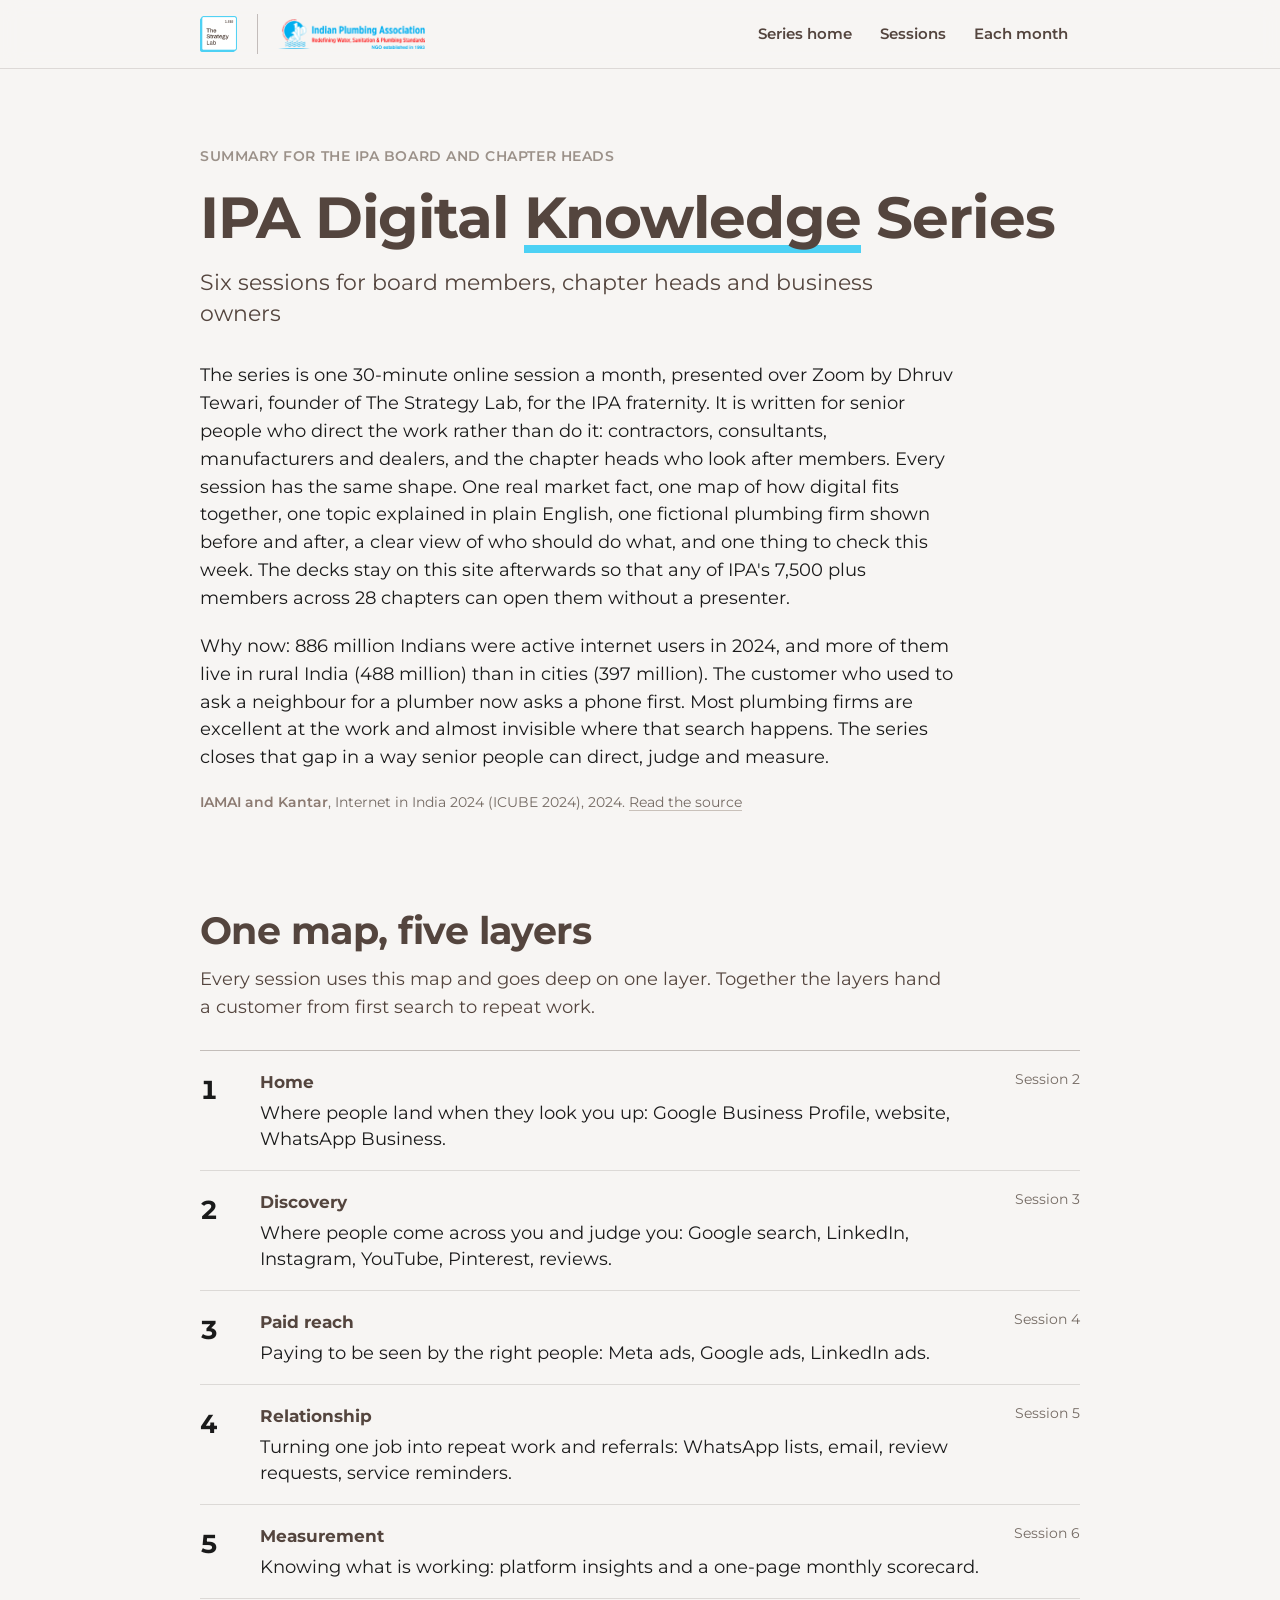
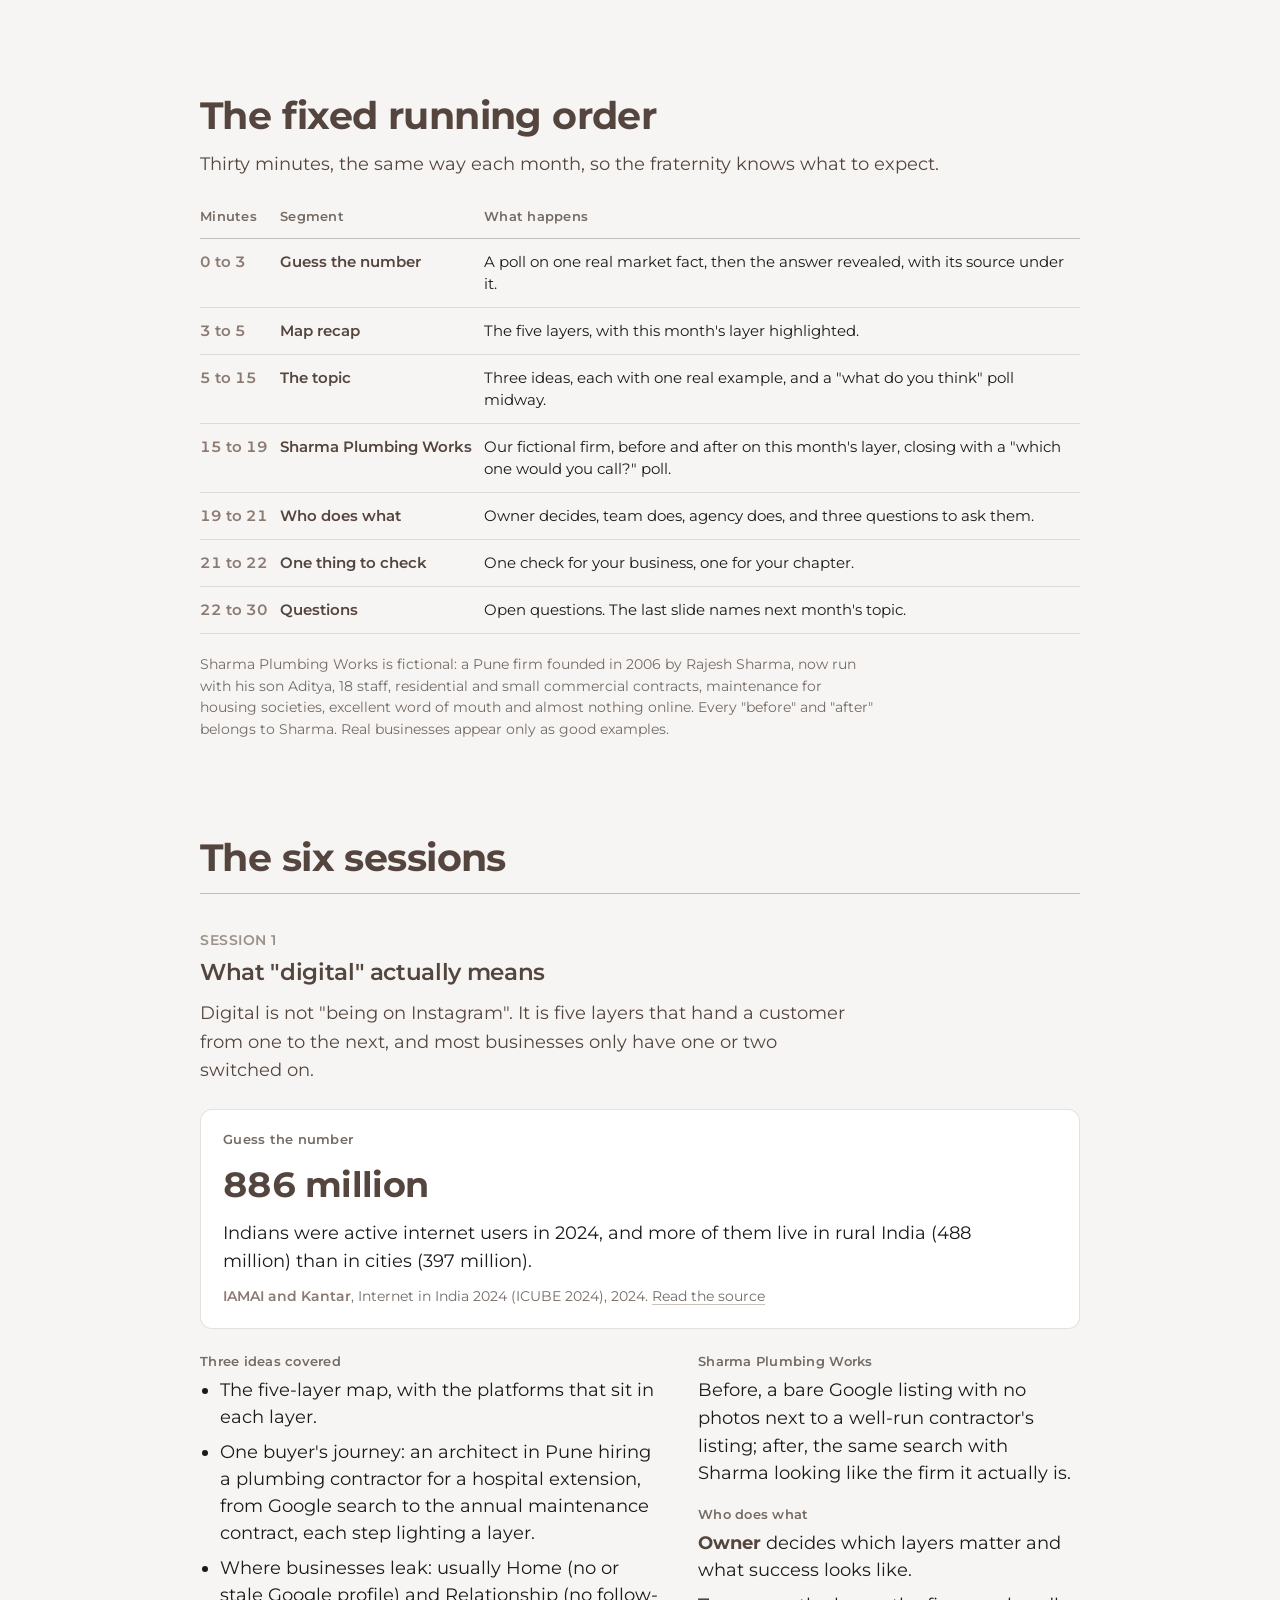
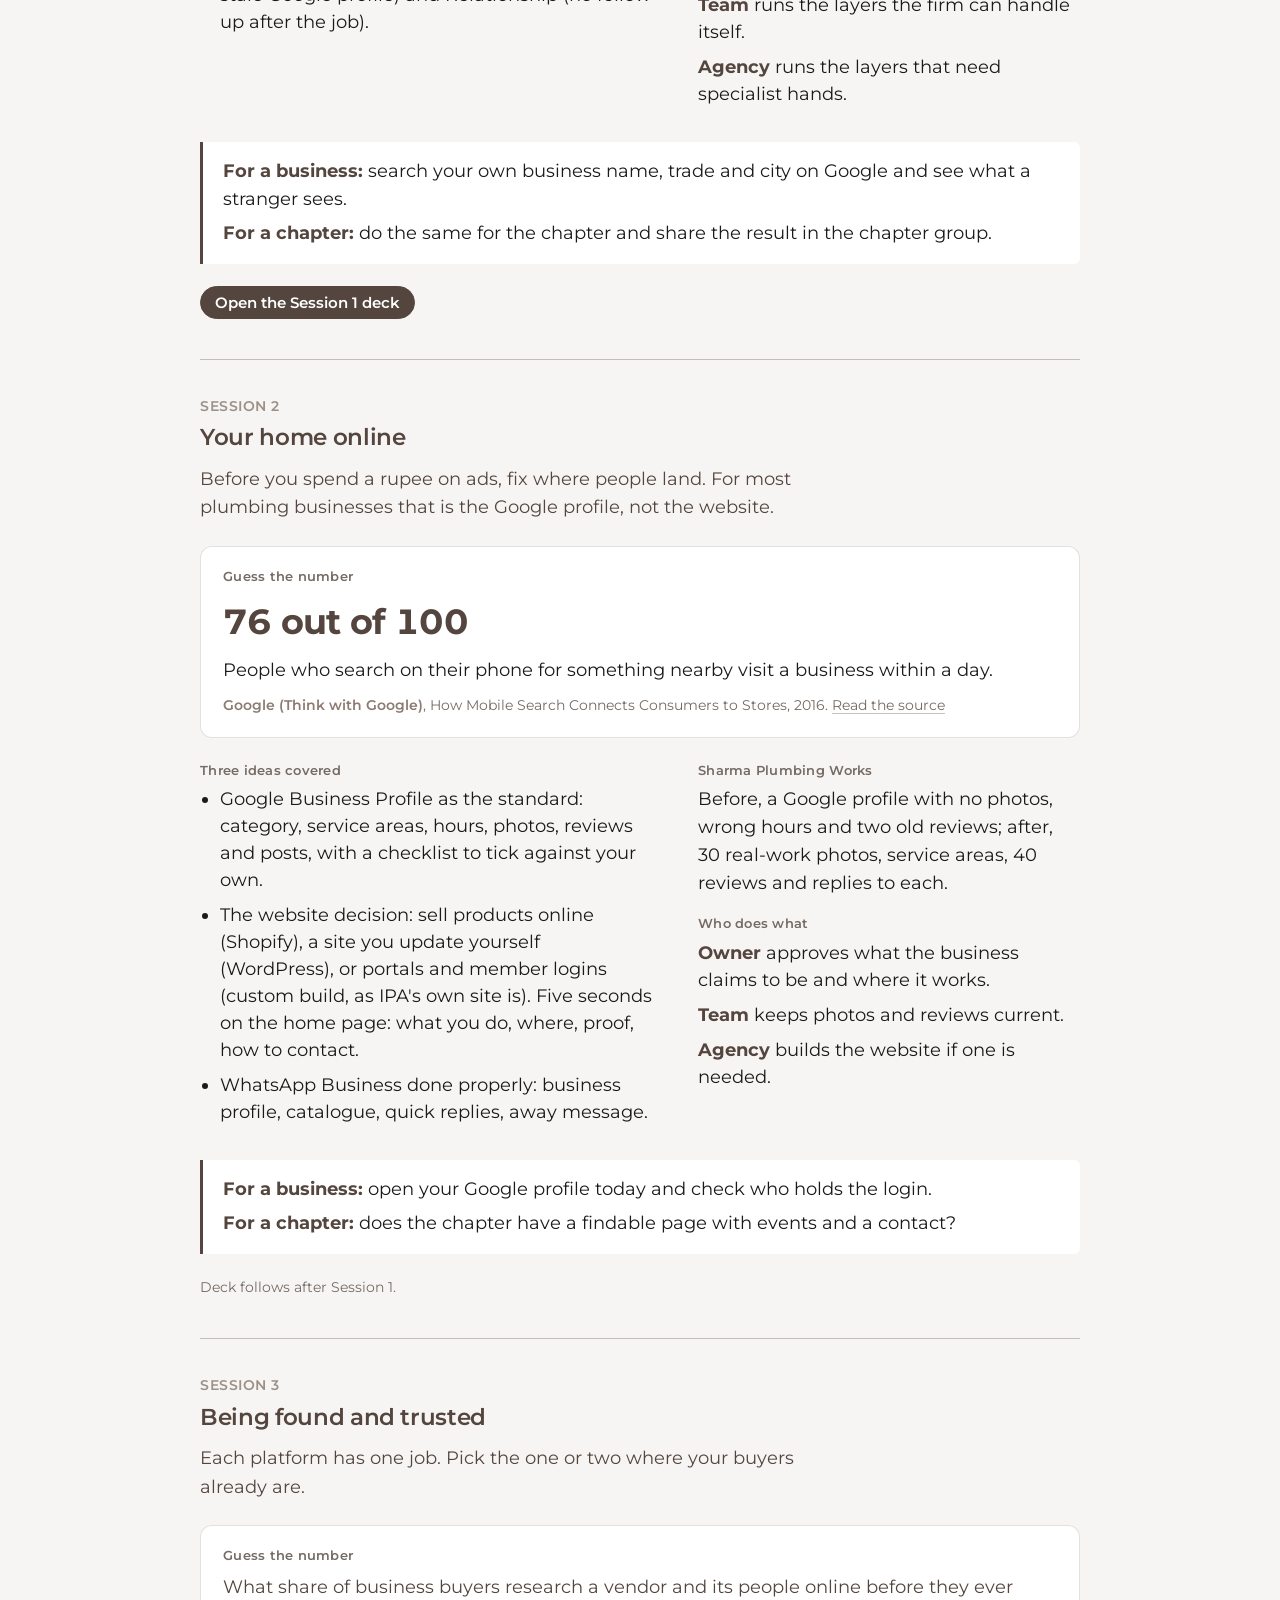
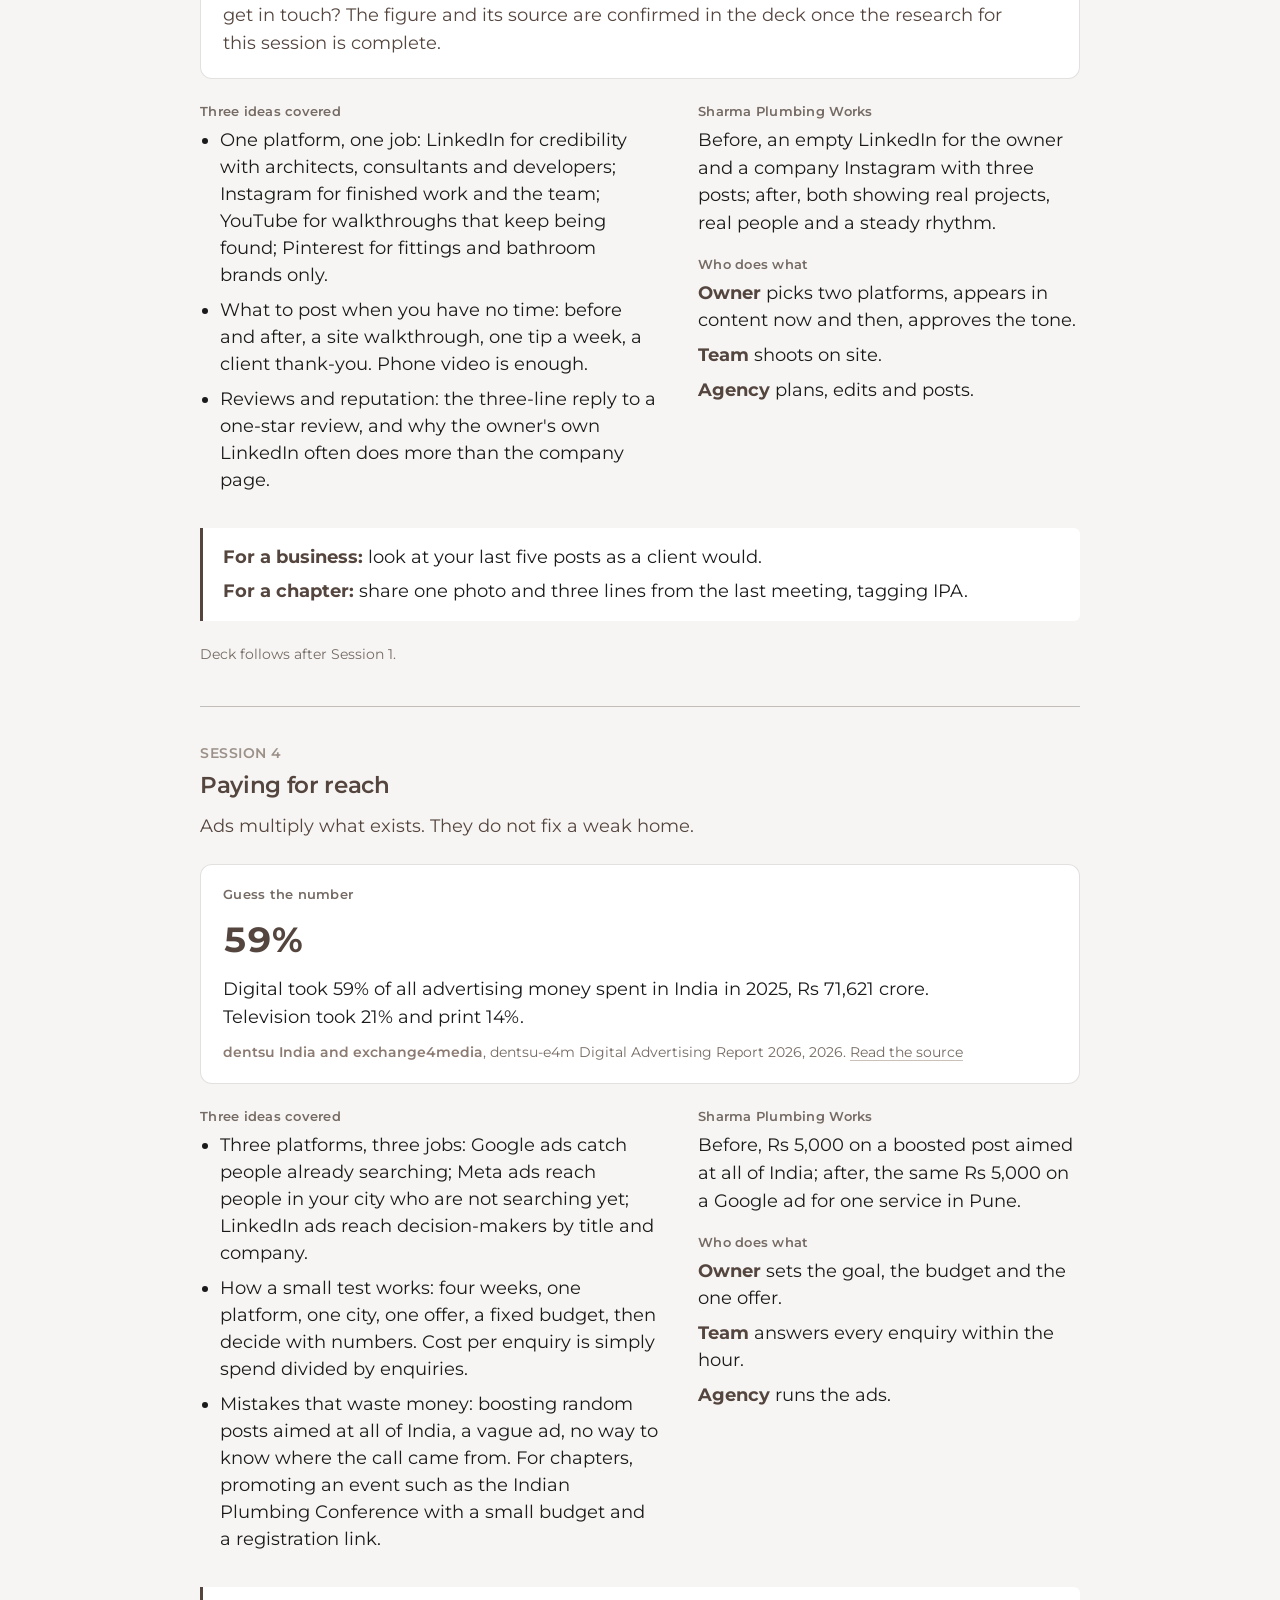
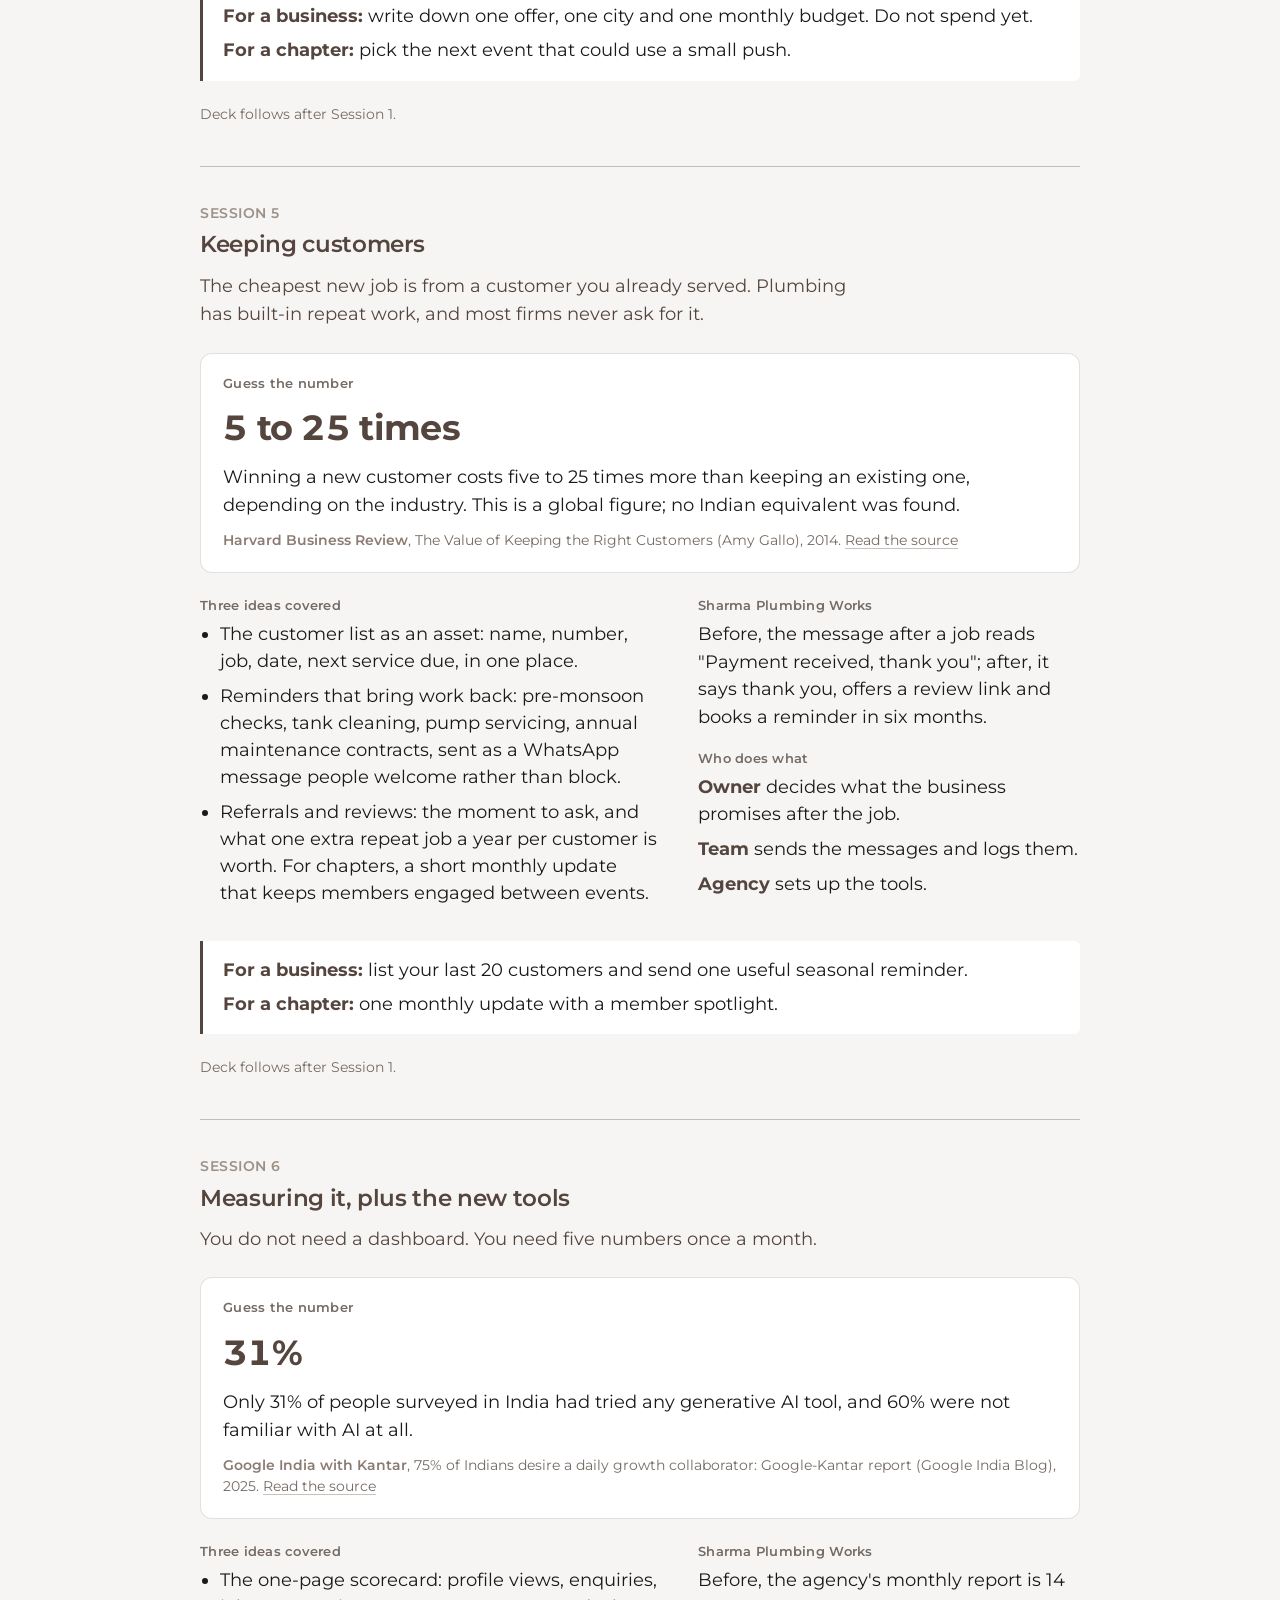
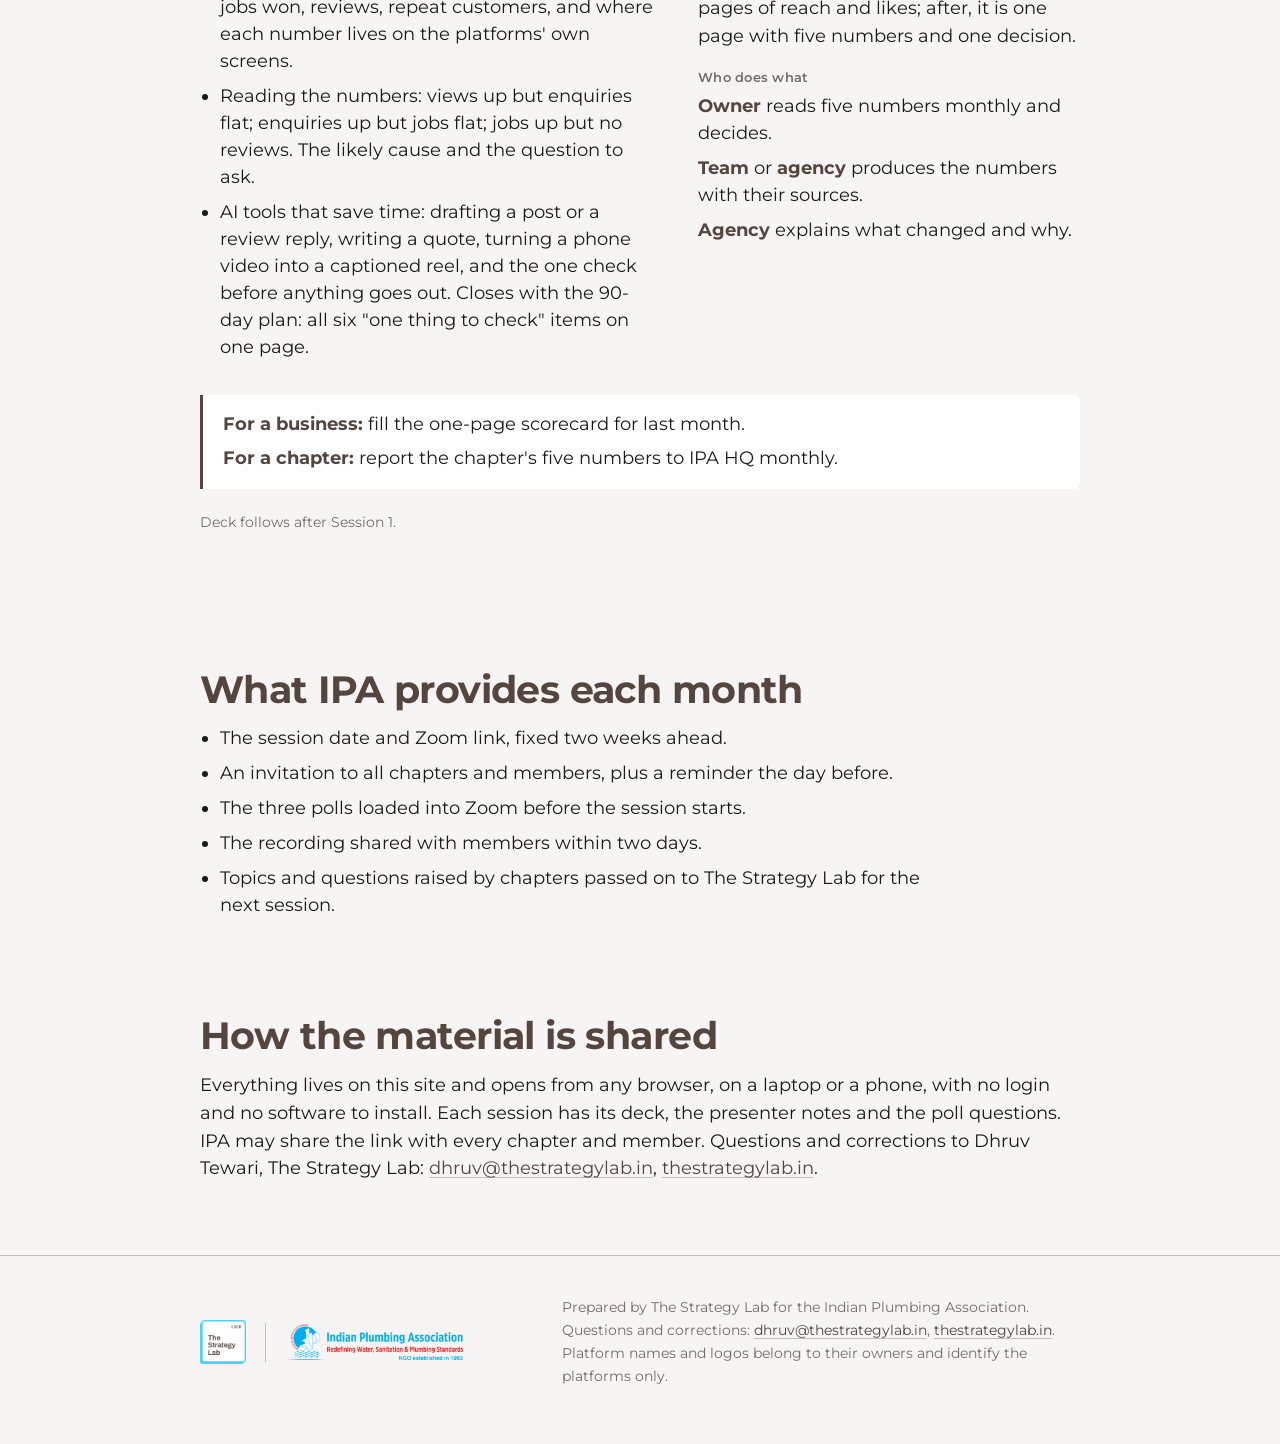
==== summary/index.html @ cdf5c4f3 "Add six-session executive summary for the IPA board Co-Authored-By: Claude Fable 5.1 <noreply@anthro" ====
<!doctype html>
<html lang="en-IN">
<head>
  <meta charset="utf-8">
  <meta name="viewport" content="width=device-width, initial-scale=1">
  <title>IPA Digital Knowledge Series: Summary for the board</title>
  <meta name="description" content="Executive summary of the six-session IPA Digital Knowledge Series by The Strategy Lab, for IPA board members and chapter heads.">
  <link rel="icon" href="../assets/brand/tsl-mark.png" type="image/png">
  <link rel="stylesheet" href="../assets/css/base.css">
  <link rel="stylesheet" href="summary.css">
</head>
<body>

<header class="site-head">
  <div class="wrap">
    <div class="lockup">
      <img class="lockup__tsl" src="../assets/brand/tsl-mark.png" alt="The Strategy Lab">
      <span class="lockup__sep"></span>
      <img class="lockup__ipa" src="../assets/brand/ipa-logo.png" alt="Indian Plumbing Association">
    </div>
    <nav aria-label="Sections">
      <a href="../index.html">Series home</a>
      <a href="#sessions">Sessions</a>
      <a href="#monthly">Each month</a>
    </nav>
  </div>
</header>

<main class="wrap">

  <section class="intro">
    <p class="kicker">Summary for the IPA board and chapter heads</p>
    <h1 class="h1">IPA Digital <span class="sig">Knowledge</span> Series</h1>
    <p class="lede">Six sessions for board members, chapter heads and business owners</p>
    <div class="intro__text">
      <p>The series is one 30-minute online session a month, presented over Zoom by Dhruv Tewari, founder of The Strategy Lab, for the IPA fraternity. It is written for senior people who direct the work rather than do it: contractors, consultants, manufacturers and dealers, and the chapter heads who look after members. Every session has the same shape. One real market fact, one map of how digital fits together, one topic explained in plain English, one fictional plumbing firm shown before and after, a clear view of who should do what, and one thing to check this week. The decks stay on this site afterwards so that any of IPA's 7,500 plus members across 28 chapters can open them without a presenter.</p>
      <p>Why now: 886 million Indians were active internet users in 2024, and more of them live in rural India (488 million) than in cities (397 million). The customer who used to ask a neighbour for a plumber now asks a phone first. Most plumbing firms are excellent at the work and almost invisible where that search happens. The series closes that gap in a way senior people can direct, judge and measure.</p>
      <p class="source"><span class="source__pub">IAMAI and Kantar</span>, Internet in India 2024 (ICUBE 2024), 2024. <a href="https://www.iamai.in/sites/default/files/research/Kantar_%20IAMAI%20report_2024_.pdf">Read the source</a></p>
    </div>
  </section>

  <section class="block" id="map">
    <h2 class="h2">One map, five layers</h2>
    <p class="block__intro">Every session uses this map and goes deep on one layer. Together the layers hand a customer from first search to repeat work.</p>
    <ol class="layers">
      <li class="layer"><span class="layer__n">1</span><div><b>Home</b><span>Where people land when they look you up: Google Business Profile, website, WhatsApp Business.</span><em>Session 2</em></div></li>
      <li class="layer"><span class="layer__n">2</span><div><b>Discovery</b><span>Where people come across you and judge you: Google search, LinkedIn, Instagram, YouTube, Pinterest, reviews.</span><em>Session 3</em></div></li>
      <li class="layer"><span class="layer__n">3</span><div><b>Paid reach</b><span>Paying to be seen by the right people: Meta ads, Google ads, LinkedIn ads.</span><em>Session 4</em></div></li>
      <li class="layer"><span class="layer__n">4</span><div><b>Relationship</b><span>Turning one job into repeat work and referrals: WhatsApp lists, email, review requests, service reminders.</span><em>Session 5</em></div></li>
      <li class="layer"><span class="layer__n">5</span><div><b>Measurement</b><span>Knowing what is working: platform insights and a one-page monthly scorecard.</span><em>Session 6</em></div></li>
    </ol>
  </section>

  <section class="block" id="order">
    <h2 class="h2">The fixed running order</h2>
    <p class="block__intro">Thirty minutes, the same way each month, so the fraternity knows what to expect.</p>
    <table class="order">
      <thead><tr><th>Minutes</th><th>Segment</th><th>What happens</th></tr></thead>
      <tbody>
        <tr><td>0 to 3</td><td>Guess the number</td><td>A poll on one real market fact, then the answer revealed, with its source under it.</td></tr>
        <tr><td>3 to 5</td><td>Map recap</td><td>The five layers, with this month's layer highlighted.</td></tr>
        <tr><td>5 to 15</td><td>The topic</td><td>Three ideas, each with one real example, and a "what do you think" poll midway.</td></tr>
        <tr><td>15 to 19</td><td>Sharma Plumbing Works</td><td>Our fictional firm, before and after on this month's layer, closing with a "which one would you call?" poll.</td></tr>
        <tr><td>19 to 21</td><td>Who does what</td><td>Owner decides, team does, agency does, and three questions to ask them.</td></tr>
        <tr><td>21 to 22</td><td>One thing to check</td><td>One check for your business, one for your chapter.</td></tr>
        <tr><td>22 to 30</td><td>Questions</td><td>Open questions. The last slide names next month's topic.</td></tr>
      </tbody>
    </table>
    <p class="caption">Sharma Plumbing Works is fictional: a Pune firm founded in 2006 by Rajesh Sharma, now run with his son Aditya, 18 staff, residential and small commercial contracts, maintenance for housing societies, excellent word of mouth and almost nothing online. Every "before" and "after" belongs to Sharma. Real businesses appear only as good examples.</p>
  </section>

  <section class="block sessions" id="sessions">
    <h2 class="h2">The six sessions</h2>

    <article class="session">
      <header class="session__head">
        <span class="session__n">Session 1</span>
        <h3 class="h3">What "digital" actually means</h3>
      </header>
      <p class="session__idea">Digital is not "being on Instagram". It is five layers that hand a customer from one to the next, and most businesses only have one or two switched on.</p>
      <div class="fact">
        <p class="fact__label">Guess the number</p>
        <p class="fact__figure">886 million</p>
        <p class="fact__claim">Indians were active internet users in 2024, and more of them live in rural India (488 million) than in cities (397 million).</p>
        <p class="source"><span class="source__pub">IAMAI and Kantar</span>, Internet in India 2024 (ICUBE 2024), 2024. <a href="https://www.iamai.in/sites/default/files/research/Kantar_%20IAMAI%20report_2024_.pdf">Read the source</a></p>
      </div>
      <div class="session__grid">
        <div>
          <h4>Three ideas covered</h4>
          <ul>
            <li>The five-layer map, with the platforms that sit in each layer.</li>
            <li>One buyer's journey: an architect in Pune hiring a plumbing contractor for a hospital extension, from Google search to the annual maintenance contract, each step lighting a layer.</li>
            <li>Where businesses leak: usually Home (no or stale Google profile) and Relationship (no follow-up after the job).</li>
          </ul>
        </div>
        <div>
          <h4>Sharma Plumbing Works</h4>
          <p>Before, a bare Google listing with no photos next to a well-run contractor's listing; after, the same search with Sharma looking like the firm it actually is.</p>
          <h4>Who does what</h4>
          <ul class="wdw-list">
            <li><b>Owner</b> decides which layers matter and what success looks like.</li>
            <li><b>Team</b> runs the layers the firm can handle itself.</li>
            <li><b>Agency</b> runs the layers that need specialist hands.</li>
          </ul>
        </div>
      </div>
      <div class="check">
        <p><b>For a business:</b> search your own business name, trade and city on Google and see what a stranger sees.</p>
        <p><b>For a chapter:</b> do the same for the chapter and share the result in the chapter group.</p>
      </div>
      <p class="session__deck"><a class="btn btn--sm" href="../sessions/01/index.html">Open the Session 1 deck</a></p>
    </article>

    <article class="session">
      <header class="session__head">
        <span class="session__n">Session 2</span>
        <h3 class="h3">Your home online</h3>
      </header>
      <p class="session__idea">Before you spend a rupee on ads, fix where people land. For most plumbing businesses that is the Google profile, not the website.</p>
      <div class="fact">
        <p class="fact__label">Guess the number</p>
        <p class="fact__figure">76 out of 100</p>
        <p class="fact__claim">People who search on their phone for something nearby visit a business within a day.</p>
        <p class="source"><span class="source__pub">Google (Think with Google)</span>, How Mobile Search Connects Consumers to Stores, 2016. <a href="https://www.thinkwithgoogle.com/_qs/documents/620/mobile-search-trends-consumers-to-stores.pdf">Read the source</a></p>
      </div>
      <div class="session__grid">
        <div>
          <h4>Three ideas covered</h4>
          <ul>
            <li>Google Business Profile as the standard: category, service areas, hours, photos, reviews and posts, with a checklist to tick against your own.</li>
            <li>The website decision: sell products online (Shopify), a site you update yourself (WordPress), or portals and member logins (custom build, as IPA's own site is). Five seconds on the home page: what you do, where, proof, how to contact.</li>
            <li>WhatsApp Business done properly: business profile, catalogue, quick replies, away message.</li>
          </ul>
        </div>
        <div>
          <h4>Sharma Plumbing Works</h4>
          <p>Before, a Google profile with no photos, wrong hours and two old reviews; after, 30 real-work photos, service areas, 40 reviews and replies to each.</p>
          <h4>Who does what</h4>
          <ul class="wdw-list">
            <li><b>Owner</b> approves what the business claims to be and where it works.</li>
            <li><b>Team</b> keeps photos and reviews current.</li>
            <li><b>Agency</b> builds the website if one is needed.</li>
          </ul>
        </div>
      </div>
      <div class="check">
        <p><b>For a business:</b> open your Google profile today and check who holds the login.</p>
        <p><b>For a chapter:</b> does the chapter have a findable page with events and a contact?</p>
      </div>
      <p class="session__deck muted">Deck follows after Session 1.</p>
    </article>

    <article class="session">
      <header class="session__head">
        <span class="session__n">Session 3</span>
        <h3 class="h3">Being found and trusted</h3>
      </header>
      <p class="session__idea">Each platform has one job. Pick the one or two where your buyers already are.</p>
      <div class="fact">
        <p class="fact__label">Guess the number</p>
        <p class="fact__claim fact__claim--q">What share of business buyers research a vendor and its people online before they ever get in touch? The figure and its source are confirmed in the deck once the research for this session is complete.</p>
      </div>
      <div class="session__grid">
        <div>
          <h4>Three ideas covered</h4>
          <ul>
            <li>One platform, one job: LinkedIn for credibility with architects, consultants and developers; Instagram for finished work and the team; YouTube for walkthroughs that keep being found; Pinterest for fittings and bathroom brands only.</li>
            <li>What to post when you have no time: before and after, a site walkthrough, one tip a week, a client thank-you. Phone video is enough.</li>
            <li>Reviews and reputation: the three-line reply to a one-star review, and why the owner's own LinkedIn often does more than the company page.</li>
          </ul>
        </div>
        <div>
          <h4>Sharma Plumbing Works</h4>
          <p>Before, an empty LinkedIn for the owner and a company Instagram with three posts; after, both showing real projects, real people and a steady rhythm.</p>
          <h4>Who does what</h4>
          <ul class="wdw-list">
            <li><b>Owner</b> picks two platforms, appears in content now and then, approves the tone.</li>
            <li><b>Team</b> shoots on site.</li>
            <li><b>Agency</b> plans, edits and posts.</li>
          </ul>
        </div>
      </div>
      <div class="check">
        <p><b>For a business:</b> look at your last five posts as a client would.</p>
        <p><b>For a chapter:</b> share one photo and three lines from the last meeting, tagging IPA.</p>
      </div>
      <p class="session__deck muted">Deck follows after Session 1.</p>
    </article>

    <article class="session">
      <header class="session__head">
        <span class="session__n">Session 4</span>
        <h3 class="h3">Paying for reach</h3>
      </header>
      <p class="session__idea">Ads multiply what exists. They do not fix a weak home.</p>
      <div class="fact">
        <p class="fact__label">Guess the number</p>
        <p class="fact__figure">59%</p>
        <p class="fact__claim">Digital took 59% of all advertising money spent in India in 2025, Rs 71,621 crore. Television took 21% and print 14%.</p>
        <p class="source"><span class="source__pub">dentsu India and exchange4media</span>, dentsu-e4m Digital Advertising Report 2026, 2026. <a href="https://www.dentsu.com/in/en/reports/dentsu_e4m_digital_advertising_2026">Read the source</a></p>
      </div>
      <div class="session__grid">
        <div>
          <h4>Three ideas covered</h4>
          <ul>
            <li>Three platforms, three jobs: Google ads catch people already searching; Meta ads reach people in your city who are not searching yet; LinkedIn ads reach decision-makers by title and company.</li>
            <li>How a small test works: four weeks, one platform, one city, one offer, a fixed budget, then decide with numbers. Cost per enquiry is simply spend divided by enquiries.</li>
            <li>Mistakes that waste money: boosting random posts aimed at all of India, a vague ad, no way to know where the call came from. For chapters, promoting an event such as the Indian Plumbing Conference with a small budget and a registration link.</li>
          </ul>
        </div>
        <div>
          <h4>Sharma Plumbing Works</h4>
          <p>Before, Rs 5,000 on a boosted post aimed at all of India; after, the same Rs 5,000 on a Google ad for one service in Pune.</p>
          <h4>Who does what</h4>
          <ul class="wdw-list">
            <li><b>Owner</b> sets the goal, the budget and the one offer.</li>
            <li><b>Team</b> answers every enquiry within the hour.</li>
            <li><b>Agency</b> runs the ads.</li>
          </ul>
        </div>
      </div>
      <div class="check">
        <p><b>For a business:</b> write down one offer, one city and one monthly budget. Do not spend yet.</p>
        <p><b>For a chapter:</b> pick the next event that could use a small push.</p>
      </div>
      <p class="session__deck muted">Deck follows after Session 1.</p>
    </article>

    <article class="session">
      <header class="session__head">
        <span class="session__n">Session 5</span>
        <h3 class="h3">Keeping customers</h3>
      </header>
      <p class="session__idea">The cheapest new job is from a customer you already served. Plumbing has built-in repeat work, and most firms never ask for it.</p>
      <div class="fact">
        <p class="fact__label">Guess the number</p>
        <p class="fact__figure">5 to 25 times</p>
        <p class="fact__claim">Winning a new customer costs five to 25 times more than keeping an existing one, depending on the industry. This is a global figure; no Indian equivalent was found.</p>
        <p class="source"><span class="source__pub">Harvard Business Review</span>, The Value of Keeping the Right Customers (Amy Gallo), 2014. <a href="https://hbr.org/2014/10/the-value-of-keeping-the-right-customers">Read the source</a></p>
      </div>
      <div class="session__grid">
        <div>
          <h4>Three ideas covered</h4>
          <ul>
            <li>The customer list as an asset: name, number, job, date, next service due, in one place.</li>
            <li>Reminders that bring work back: pre-monsoon checks, tank cleaning, pump servicing, annual maintenance contracts, sent as a WhatsApp message people welcome rather than block.</li>
            <li>Referrals and reviews: the moment to ask, and what one extra repeat job a year per customer is worth. For chapters, a short monthly update that keeps members engaged between events.</li>
          </ul>
        </div>
        <div>
          <h4>Sharma Plumbing Works</h4>
          <p>Before, the message after a job reads "Payment received, thank you"; after, it says thank you, offers a review link and books a reminder in six months.</p>
          <h4>Who does what</h4>
          <ul class="wdw-list">
            <li><b>Owner</b> decides what the business promises after the job.</li>
            <li><b>Team</b> sends the messages and logs them.</li>
            <li><b>Agency</b> sets up the tools.</li>
          </ul>
        </div>
      </div>
      <div class="check">
        <p><b>For a business:</b> list your last 20 customers and send one useful seasonal reminder.</p>
        <p><b>For a chapter:</b> one monthly update with a member spotlight.</p>
      </div>
      <p class="session__deck muted">Deck follows after Session 1.</p>
    </article>

    <article class="session">
      <header class="session__head">
        <span class="session__n">Session 6</span>
        <h3 class="h3">Measuring it, plus the new tools</h3>
      </header>
      <p class="session__idea">You do not need a dashboard. You need five numbers once a month.</p>
      <div class="fact">
        <p class="fact__label">Guess the number</p>
        <p class="fact__figure">31%</p>
        <p class="fact__claim">Only 31% of people surveyed in India had tried any generative AI tool, and 60% were not familiar with AI at all.</p>
        <p class="source"><span class="source__pub">Google India with Kantar</span>, 75% of Indians desire a daily growth collaborator: Google-Kantar report (Google India Blog), 2025. <a href="https://blog.google/intl/en-in/products/75-of-indians-desire-a-daily-growth-collaborator-google-kantar-report/">Read the source</a></p>
      </div>
      <div class="session__grid">
        <div>
          <h4>Three ideas covered</h4>
          <ul>
            <li>The one-page scorecard: profile views, enquiries, jobs won, reviews, repeat customers, and where each number lives on the platforms' own screens.</li>
            <li>Reading the numbers: views up but enquiries flat; enquiries up but jobs flat; jobs up but no reviews. The likely cause and the question to ask.</li>
            <li>AI tools that save time: drafting a post or a review reply, writing a quote, turning a phone video into a captioned reel, and the one check before anything goes out. Closes with the 90-day plan: all six "one thing to check" items on one page.</li>
          </ul>
        </div>
        <div>
          <h4>Sharma Plumbing Works</h4>
          <p>Before, the agency's monthly report is 14 pages of reach and likes; after, it is one page with five numbers and one decision.</p>
          <h4>Who does what</h4>
          <ul class="wdw-list">
            <li><b>Owner</b> reads five numbers monthly and decides.</li>
            <li><b>Team</b> or <b>agency</b> produces the numbers with their sources.</li>
            <li><b>Agency</b> explains what changed and why.</li>
          </ul>
        </div>
      </div>
      <div class="check">
        <p><b>For a business:</b> fill the one-page scorecard for last month.</p>
        <p><b>For a chapter:</b> report the chapter's five numbers to IPA HQ monthly.</p>
      </div>
      <p class="session__deck muted">Deck follows after Session 1.</p>
    </article>
  </section>

  <section class="block" id="monthly">
    <h2 class="h2">What IPA provides each month</h2>
    <ul class="plain">
      <li>The session date and Zoom link, fixed two weeks ahead.</li>
      <li>An invitation to all chapters and members, plus a reminder the day before.</li>
      <li>The three polls loaded into Zoom before the session starts.</li>
      <li>The recording shared with members within two days.</li>
      <li>Topics and questions raised by chapters passed on to The Strategy Lab for the next session.</li>
    </ul>
  </section>

  <section class="block" id="sharing">
    <h2 class="h2">How the material is shared</h2>
    <p>Everything lives on this site and opens from any browser, on a laptop or a phone, with no login and no software to install. Each session has its deck, the presenter notes and the poll questions. IPA may share the link with every chapter and member. Questions and corrections to Dhruv Tewari, The Strategy Lab: <a href="mailto:dhruv@thestrategylab.in">dhruv@thestrategylab.in</a>, <a href="https://thestrategylab.in">thestrategylab.in</a>.</p>
  </section>

</main>

<footer class="site-foot">
  <div class="wrap">
    <div class="lockup">
      <img class="lockup__tsl" src="../assets/brand/tsl-mark.png" alt="The Strategy Lab">
      <span class="lockup__sep"></span>
      <img class="lockup__ipa" src="../assets/brand/ipa-logo.png" alt="Indian Plumbing Association">
    </div>
    <p>Prepared by The Strategy Lab for the Indian Plumbing Association. Questions and corrections: <a href="mailto:dhruv@thestrategylab.in">dhruv@thestrategylab.in</a>, <a href="https://thestrategylab.in">thestrategylab.in</a>. Platform names and logos belong to their owners and identify the platforms only.</p>
  </div>
</footer>

</body>
</html>
---- assets/css/base.css ----
/* ==========================================================================
   IPA Digital Knowledge Series: base.css
   Tokens, type, shared components. Used by the home page, every deck and
   every notes page. Builders do not edit this file; session-local CSS goes
   in sessions/0N/session.css. Class names are documented in
   assets/README-ENGINE.md.
   ========================================================================== */

@import url('https://fonts.googleapis.com/css2?family=Montserrat:wght@300;400;500;600;700&display=swap');

/* --------------------------------------------------------------------------
   1. Tokens
   -------------------------------------------------------------------------- */
:root {
  /* TSL inks and papers */
  --paper: #F7F5F3;
  --white: #FFFFFF;
  --ink: #1A1A1A;
  --brown: #54453E;
  --brown-2: #6B574F;          /* hover on brown */
  --brown-soft: #8C7B72;       /* muted brown for unlit map layers */
  --grey: #756B64;             /* caption text: brand warm grey deepened so small text reaches 4.5:1 on paper */
  --warm-grey: #9B9189;        /* the brand warm grey, for decoration and hairlines only */
  --grey-2: #C9C1BA;           /* rules */
  --line: rgba(84, 69, 62, 0.16);
  --line-strong: rgba(84, 69, 62, 0.32);
  --cyan: #4DD1F4;             /* one small element per slide or page, no more */
  --navy: #2F4A6D;             /* Sharma Plumbing Works only */

  /* Platform colours, used only inside platform shells */
  --g-blue: #4285F4;
  --g-red: #EA4335;
  --g-yellow: #FBBC04;
  --g-green: #34A853;
  --g-link: #1A0DAB;
  --g-text: #4D5156;
  --g-url: #202124;
  --g-border: #DADCE0;
  --wa-green: #008069;
  --wa-dark: #075E54;
  --wa-bg: #EFEAE2;
  --wa-out: #D9FDD3;
  --wa-tick: #53BDEB;
  --li-blue: #0A66C2;
  --li-grey: #666666;
  --ig-ink: #262626;
  --ig-grey: #8E8E8E;
  --ig-border: #DBDBDB;

  /* Type */
  --font: 'Montserrat', 'Helvetica Neue', Arial, sans-serif;
  --font-google: Roboto, Arial, sans-serif;
  --font-system: -apple-system, BlinkMacSystemFont, 'Segoe UI', Roboto, Helvetica, Arial, sans-serif;

  /* Radii and shadows */
  --r-sm: 6px;
  --r-md: 12px;
  --r-lg: 20px;
  --shadow-1: 0 1px 2px rgba(26, 26, 26, 0.06), 0 8px 24px -12px rgba(84, 69, 62, 0.28);
  --shadow-2: 0 2px 4px rgba(26, 26, 26, 0.06), 0 24px 48px -20px rgba(84, 69, 62, 0.35);

  /* Motion */
  --ease-out: cubic-bezier(0.22, 1, 0.36, 1);
  --t-fast: 180ms;
  --t-base: 320ms;

  color-scheme: light;
}

/* --------------------------------------------------------------------------
   2. Reset and page defaults
   -------------------------------------------------------------------------- */
*, *::before, *::after { box-sizing: border-box; }
html { -webkit-text-size-adjust: 100%; text-size-adjust: 100%; }
body {
  margin: 0;
  font-family: var(--font);
  font-weight: 400;
  font-size: 18px;
  line-height: 1.6;
  color: var(--ink);
  background: var(--paper);
  -webkit-font-smoothing: antialiased;
  -moz-osx-font-smoothing: grayscale;
  font-feature-settings: 'kern' 1, 'liga' 1;
}
img, svg, video { display: block; max-width: 100%; height: auto; }
button, input, select, textarea { font: inherit; color: inherit; }
button { cursor: pointer; }
a { color: var(--brown); text-decoration: underline; text-decoration-thickness: 1px; text-underline-offset: 0.18em; text-decoration-color: var(--line-strong); }
a:hover { text-decoration-color: currentColor; }
h1, h2, h3, h4 { font-weight: 700; color: var(--brown); line-height: 1.1; margin: 0; letter-spacing: -0.015em; text-wrap: balance; }
h3, h4 { font-weight: 600; }
p { margin: 0; }
ul, ol { margin: 0; padding: 0; }
figure { margin: 0; }
hr { border: 0; border-top: 1px solid var(--line); margin: 0; }
::selection { background: rgba(84, 69, 62, 0.16); color: var(--ink); }
:focus-visible { outline: 2px solid var(--brown); outline-offset: 3px; border-radius: 2px; }
* { scrollbar-width: thin; scrollbar-color: var(--grey-2) transparent; }
*::-webkit-scrollbar { width: 10px; height: 10px; }
*::-webkit-scrollbar-thumb { background: var(--grey-2); border-radius: 10px; border: 3px solid var(--paper); }
*::-webkit-scrollbar-track { background: transparent; }
.tabular { font-variant-numeric: tabular-nums; }
.sr-only { position: absolute !important; width: 1px; height: 1px; padding: 0; margin: -1px; overflow: hidden; clip: rect(0, 0, 0, 0); white-space: nowrap; border: 0; }

/* --------------------------------------------------------------------------
   3. Type helpers
   Site scale is rem based. Deck type is set in deck.css in px for the fixed
   1920x1080 stage. Component sizes below use em so they follow their
   container's font-size in both places.
   -------------------------------------------------------------------------- */
.display { font-size: clamp(2.5rem, 6vw, 5.25rem); line-height: 0.98; letter-spacing: -0.025em; }
.h1 { font-size: clamp(2.1rem, 4.5vw, 3.6rem); }
.h2 { font-size: clamp(1.7rem, 3vw, 2.5rem); }
.h3 { font-size: clamp(1.2rem, 1.8vw, 1.5rem); }
.lede { font-size: clamp(1.15rem, 1.7vw, 1.45rem); line-height: 1.45; color: var(--brown); font-weight: 400; max-width: 34em; }
.measure { max-width: 66ch; }
.caption, .source { color: var(--grey); font-size: 0.78em; line-height: 1.4; }
.muted { color: var(--grey); }
.ink { color: var(--ink); }
.brown { color: var(--brown); }
.num { font-weight: 700; font-variant-numeric: tabular-nums; letter-spacing: -0.03em; }

/* The signature: one cyan mark. Use exactly one per slide or page. */
.sig { box-shadow: inset 0 -0.14em 0 var(--cyan); padding-bottom: 0.02em; }
.sig-dot { display: inline-block; width: 0.5em; height: 0.5em; border-radius: 50%; background: var(--cyan); vertical-align: middle; }
.sig-rule { display: block; width: 3em; height: 4px; background: var(--cyan); border-radius: 2px; }
.sig-num { color: var(--cyan); }

/* --------------------------------------------------------------------------
   4. Buttons, chips, kbd
   -------------------------------------------------------------------------- */
.btn {
  display: inline-flex; align-items: center; gap: 0.5em;
  padding: 0.7em 1.25em; border-radius: 999px;
  background: var(--brown); color: var(--white); border: 1px solid var(--brown);
  font-weight: 600; font-size: 0.95em; line-height: 1; text-decoration: none;
  transition: background var(--t-fast) var(--ease-out), transform var(--t-fast) var(--ease-out), border-color var(--t-fast);
}
.btn:hover { background: var(--brown-2); border-color: var(--brown-2); }
.btn:active { transform: translateY(1px); }
.btn--ghost { background: transparent; color: var(--brown); border-color: var(--line-strong); }
.btn--ghost:hover { background: var(--white); border-color: var(--brown); }
.btn--sm { padding: 0.5em 0.9em; font-size: 0.85em; }
.btn svg { width: 1.1em; height: 1.1em; }

.chip {
  display: inline-flex; align-items: center; gap: 0.45em;
  padding: 0.38em 0.85em; border-radius: 999px;
  border: 1px solid var(--line-strong); color: var(--brown); background: var(--white);
  font-size: 0.78em; font-weight: 600; line-height: 1; letter-spacing: 0.01em; white-space: nowrap;
}
.chip--solid { background: var(--brown); color: var(--white); border-color: var(--brown); }
.chip--quiet { background: transparent; }
.chip__n { font-weight: 700; font-variant-numeric: tabular-nums; }

kbd, .kbd {
  display: inline-block; min-width: 1.9em; padding: 0.15em 0.5em; text-align: center;
  border: 1px solid var(--line-strong); border-bottom-width: 2px; border-radius: 6px;
  background: var(--white); color: var(--brown); font-family: var(--font); font-weight: 600; font-size: 0.85em; line-height: 1.5;
}

/* --------------------------------------------------------------------------
   5. Card, callout, two-up, source
   -------------------------------------------------------------------------- */
.card {
  background: var(--white); border: 1px solid var(--line); border-radius: var(--r-md);
  padding: 1.5em; box-shadow: var(--shadow-1);
}
.card--flat { box-shadow: none; }
.card--paper { background: var(--paper); }
.card > :first-child { margin-top: 0; }
.card__title { font-size: 1.15em; margin-bottom: 0.5em; }

.callout {
  display: grid; grid-template-columns: auto 1fr; gap: 1em 1.1em; align-items: start;
  padding: 1.25em 1.5em; border: 1px solid var(--line-strong); border-radius: var(--r-md); background: var(--white);
}
.callout__mark {
  width: 1.4em; height: 1.4em; margin-top: 0.1em; border: 2px solid var(--brown); border-radius: 4px; position: relative; flex: none;
}
.callout--check .callout__mark::after {
  content: ''; position: absolute; left: 0.38em; top: 0.1em; width: 0.35em; height: 0.7em;
  border: solid var(--brown); border-width: 0 2px 2px 0; transform: rotate(45deg);
}
.callout__title { font-weight: 700; color: var(--brown); font-size: 0.85em; letter-spacing: 0.02em; margin-bottom: 0.2em; }
.callout__text { font-size: 1em; line-height: 1.45; }

.two-up { display: grid; grid-template-columns: 1fr 1fr; gap: 2em; align-items: start; }
.two-up--tight { gap: 1.25em; }
.two-up__label { display: block; font-size: 0.8em; font-weight: 600; color: var(--grey); margin-bottom: 0.6em; letter-spacing: 0.01em; }
.two-up > * { min-width: 0; }
@media (max-width: 720px) { .two-up { grid-template-columns: 1fr; } }

.source { display: block; margin-top: 0.75em; color: var(--grey); }
.source a { color: inherit; text-decoration-color: var(--grey-2); word-break: break-word; }
.source__pub { font-weight: 600; color: var(--brown-soft); }

/* --------------------------------------------------------------------------
   6. Poll block
   <div class="poll">
     <p class="poll__q">Question</p>
     <ol class="poll__options">
       <li class="poll__option"><span class="poll__key">A</span> option</li>
       <li class="poll__option" data-correct>...</li>
     </ol>
     <div class="poll__answer" data-reveal>
       <p class="poll__figure">1,002.85 million</p>
       <p class="poll__claim">...</p>
       <p class="source">...</p>
     </div>
   </div>
   -------------------------------------------------------------------------- */
.poll { display: grid; gap: 1.1em; }
.poll__q { font-weight: 600; font-size: 1.15em; line-height: 1.3; color: var(--brown); max-width: 28em; }
.poll__options { list-style: none; display: grid; gap: 0.5em; counter-reset: poll; }
.poll__option {
  display: flex; align-items: center; gap: 0.8em;
  padding: 0.7em 1em; border: 1px solid var(--line-strong); border-radius: var(--r-md); background: var(--white);
  font-size: 1em; line-height: 1.3; transition: border-color var(--t-base) var(--ease-out), background var(--t-base) var(--ease-out), color var(--t-base);
}
.poll__key {
  flex: none; width: 1.7em; height: 1.7em; border-radius: 50%; display: grid; place-items: center;
  border: 1px solid var(--line-strong); font-weight: 700; font-size: 0.8em; color: var(--brown);
}
.poll--revealed .poll__option { color: var(--grey); }
.poll--revealed .poll__option.is-correct { color: var(--ink); border-color: var(--brown); background: var(--white); }
.poll--revealed .poll__option.is-correct .poll__key { background: var(--brown); color: var(--white); border-color: var(--brown); }
.poll__answer { padding-top: 0.5em; border-top: 1px solid var(--line); }
.poll__figure { font-weight: 700; font-size: 2.6em; line-height: 1; letter-spacing: -0.03em; color: var(--brown); font-variant-numeric: tabular-nums; margin-bottom: 0.25em; }
.poll__claim { font-size: 1em; line-height: 1.4; max-width: 30em; }
.poll--inline { grid-template-columns: 1fr 1fr; gap: 2em; }
.poll--inline .poll__q { grid-column: 1 / -1; }
.poll--inline .poll__answer { border-top: 0; padding-top: 0; }
@media (max-width: 720px) { .poll--inline { grid-template-columns: 1fr; } }

/* --------------------------------------------------------------------------
   7. Before / after slider
   <div class="ba" style="--ba-ratio: 4 / 3">
     <div class="ba__pane ba__before">... <span class="ba__tag">Before</span></div>
     <div class="ba__pane ba__after">...  <span class="ba__tag">After</span></div>
     <div class="ba__handle" aria-hidden="true"></div>
     <input class="ba__range" type="range" min="0" max="100" value="50" aria-label="Compare before and after">
   </div>
   deck.js (or any page that includes it) wires the range to --ba-pos.
   -------------------------------------------------------------------------- */
.ba {
  --ba-pos: 50%;
  position: relative; overflow: hidden; border-radius: var(--r-md); border: 1px solid var(--line-strong);
  background: var(--white); aspect-ratio: var(--ba-ratio, 16 / 10); isolation: isolate; user-select: none;
}
.ba__pane { position: absolute; inset: 0; overflow: hidden; }
.ba__pane > .ba__inner { position: absolute; inset: 0; overflow: hidden; }
.ba__after { clip-path: inset(0 0 0 var(--ba-pos)); }
.ba__tag {
  position: absolute; top: 0.9em; padding: 0.35em 0.8em; border-radius: 999px; font-size: 0.75em; font-weight: 700; letter-spacing: 0.04em;
  background: var(--ink); color: var(--white); z-index: 2;
}
.ba__before .ba__tag { left: 0.9em; }
.ba__after .ba__tag { right: 0.9em; }
.ba__handle {
  position: absolute; top: 0; bottom: 0; left: var(--ba-pos); width: 2px; margin-left: -1px; background: var(--white); z-index: 3;
  box-shadow: 0 0 0 1px rgba(26, 26, 26, 0.18);
}
.ba__handle::before {
  content: ''; position: absolute; top: 50%; left: 50%; width: 2.4em; height: 2.4em; transform: translate(-50%, -50%);
  border-radius: 50%; background: var(--white); border: 1px solid var(--line-strong); box-shadow: var(--shadow-1);
}
.ba__handle::after {
  content: ''; position: absolute; top: 50%; left: 50%; width: 0.9em; height: 0.9em; transform: translate(-50%, -50%);
  background:
    linear-gradient(var(--brown), var(--brown)) left center / 2px 100% no-repeat,
    linear-gradient(var(--brown), var(--brown)) right center / 2px 100% no-repeat;
}
.ba__range {
  position: absolute; inset: 0; width: 100%; height: 100%; margin: 0; opacity: 0; cursor: ew-resize; z-index: 4;
  -webkit-appearance: none; appearance: none; background: transparent;
}
.ba__range:focus-visible + .ba__handle::before, .ba:focus-within .ba__handle::before { outline: 2px solid var(--brown); outline-offset: 2px; }

/* --------------------------------------------------------------------------
   8. Phone frame
   <div class="phone"><div class="phone__screen"> ...platform shell... </div></div>
   -------------------------------------------------------------------------- */
.phone {
  width: 100%; max-width: 22em; margin: 0 auto; aspect-ratio: 9 / 19;
  border-radius: 2.4em; padding: 0.55em; background: var(--ink);
  box-shadow: var(--shadow-2), inset 0 0 0 1px rgba(255, 255, 255, 0.12);
  position: relative;
}
.phone--wide { max-width: 26em; }
.phone__screen {
  position: relative; height: 100%; width: 100%; border-radius: 1.9em; overflow: hidden; background: var(--white);
  display: flex; flex-direction: column;
}
.phone__screen::before {
  content: ''; display: block; flex: none; height: 1.6em; background: inherit;
}
.phone__notch {
  position: absolute; top: 0.55em; left: 50%; transform: translateX(-50%); width: 4.5em; height: 1.1em; border-radius: 999px; background: var(--ink); z-index: 5;
}
.phone__screen > .plat { flex: 1; border: 0; border-radius: 0; box-shadow: none; min-height: 0; }

/* --------------------------------------------------------------------------
   9. Platform shells
   Every shell has class "plat" plus a platform class, and carries an
   "illustrative" tag unless it wraps a real screenshot.
   -------------------------------------------------------------------------- */
.plat {
  position: relative; background: var(--white); border: 1px solid var(--g-border); border-radius: var(--r-md); overflow: hidden;
  font-family: var(--font-google); color: var(--g-url); font-size: 1em; line-height: 1.35; text-align: left;
}
.plat__tag {
  position: absolute; top: 0.6em; right: 0.6em; z-index: 6;
  padding: 0.25em 0.6em; border-radius: 4px; background: rgba(26, 26, 26, 0.72); color: var(--white);
  font-family: var(--font); font-size: 0.62em; font-weight: 600; letter-spacing: 0.05em; text-transform: uppercase; pointer-events: none;
}
.plat a { color: inherit; text-decoration: none; pointer-events: none; }
.plat:has(> .gsr__searchbar) .plat__tag, .ba .plat__tag { top: auto; bottom: 0.6em; }
.phone .plat__tag { top: auto; bottom: 3.8em; }
.plat__pad { padding: 1em; }

/* Stars (Google style). Set --rating as a fraction of 5, e.g. 4.7 */
.stars { --rating: 5; display: inline-block; width: 5em; height: 1em; vertical-align: -0.12em; position: relative; font-size: 0.9em; }
.stars::before, .stars::after {
  content: ''; position: absolute; inset: 0;
  background-image: url("data:image/svg+xml,%3Csvg xmlns='http://www.w3.org/2000/svg' viewBox='0 0 24 24'%3E%3Cpath fill='%23D5D5D5' d='M12 2.5l2.9 6.1 6.7.8-4.9 4.6 1.3 6.6L12 17.3l-6 3.3 1.3-6.6L2.4 9.4l6.7-.8z'/%3E%3C/svg%3E");
  background-size: 1em 1em; background-repeat: repeat-x;
}
.stars::after {
  background-image: url("data:image/svg+xml,%3Csvg xmlns='http://www.w3.org/2000/svg' viewBox='0 0 24 24'%3E%3Cpath fill='%23FBBC04' d='M12 2.5l2.9 6.1 6.7.8-4.9 4.6 1.3 6.6L12 17.3l-6 3.3 1.3-6.6L2.4 9.4l6.7-.8z'/%3E%3C/svg%3E");
  width: calc(var(--rating) / 5 * 100%);
}

/* 9a. Google Maps listing (knowledge panel style) */
.gmaps { font-size: 1em; }
.gmaps__photos { display: grid; grid-template-columns: minmax(0, 2fr) minmax(0, 1fr); grid-template-rows: minmax(0, 1fr) minmax(0, 1fr); gap: 2px; height: 10em; overflow: hidden; background: #F1F3F4; }
.gmaps__photos img { width: 100%; height: 100%; min-height: 0; min-width: 0; object-fit: cover; }
.gmaps__photos > :first-child { grid-row: 1 / 3; }
.gmaps__nophoto { display: grid; place-items: center; color: #5F6368; font-size: 0.8em; height: 100%; background: #E8EAED; text-align: center; padding: 1em; }
.gmaps__body { padding: 0.9em 1em 0.6em; }
.gmaps__name { font-size: 1.35em; font-weight: 400; color: var(--g-url); line-height: 1.2; }
.gmaps__rating { display: flex; align-items: center; gap: 0.4em; margin-top: 0.35em; font-size: 0.85em; color: #70757A; }
.gmaps__rating b { color: var(--g-url); font-weight: 400; }
.gmaps__meta { margin-top: 0.25em; font-size: 0.85em; color: #70757A; }
.gmaps__actions { display: flex; gap: 0.5em; padding: 0.4em 1em 0.9em; flex-wrap: wrap; }
.gmaps__action { display: inline-flex; align-items: center; gap: 0.35em; padding: 0.45em 0.9em; border-radius: 999px; border: 1px solid var(--g-border); color: var(--g-blue); font-size: 0.8em; font-weight: 500; background: var(--white); }
.gmaps__action--primary { background: var(--g-blue); color: var(--white); border-color: var(--g-blue); }
.gmaps__rows { border-top: 1px solid var(--g-border); }
.gmaps__row { display: grid; grid-template-columns: 1.4em 1fr; gap: 0.6em; align-items: start; padding: 0.6em 1em; font-size: 0.85em; color: var(--g-url); border-bottom: 1px solid #F1F3F4; }
.gmaps__row svg { width: 1.15em; height: 1.15em; color: #5F6368; margin-top: 0.05em; }
.gmaps__open { color: #188038; font-weight: 500; }
.gmaps__closed { color: #D93025; font-weight: 500; }
.gmaps__review { padding: 0.7em 1em; border-top: 1px solid #F1F3F4; font-size: 0.82em; }
.gmaps__review-head { display: flex; align-items: center; gap: 0.5em; margin-bottom: 0.3em; }
.gmaps__avatar { width: 1.8em; height: 1.8em; border-radius: 50%; background: var(--g-blue); color: var(--white); display: grid; place-items: center; font-weight: 500; font-size: 0.9em; flex: none; }
.gmaps__review-meta { color: #70757A; font-size: 0.9em; }
.gmaps__reply { margin-top: 0.5em; padding: 0.5em 0.7em; background: #F8F9FA; border-radius: 6px; }
.gmaps__reply b { font-weight: 500; }

/* 9b. Google search result */
.gsr { padding: 0.9em 1.1em; font-family: var(--font-google); }
.gsr__site { display: flex; align-items: center; gap: 0.6em; margin-bottom: 0.25em; }
.gsr__favicon { width: 1.6em; height: 1.6em; border-radius: 50%; border: 1px solid #ECEDEF; background: #F1F3F4; display: grid; place-items: center; overflow: hidden; flex: none; }
.gsr__favicon img { width: 1em; height: 1em; object-fit: contain; }
.gsr__favicon--letter { font-weight: 500; color: var(--navy); font-size: 0.8em; }
.gsr__sitename { font-size: 0.85em; color: var(--g-url); }
.gsr__url { font-size: 0.72em; color: var(--g-text); }
.gsr__title { font-size: 1.15em; color: var(--g-link); line-height: 1.3; font-weight: 400; margin: 0; }
.gsr__snippet { font-size: 0.85em; color: var(--g-text); margin-top: 0.3em; line-height: 1.5; }
.gsr__snippet em { font-style: normal; font-weight: 700; color: var(--g-url); }
.gsr--ad .gsr__sponsored { font-size: 0.78em; font-weight: 700; color: var(--g-url); margin-bottom: 0.25em; }
.gsr__localpack { padding: 0.9em 1.1em; }
.gsr__local { display: grid; grid-template-columns: 1fr auto; gap: 0.3em 1em; padding: 0.75em 0; border-bottom: 1px solid var(--g-border); }
.gsr__local:last-child { border-bottom: 0; }
.gsr__local-name { font-size: 1em; color: var(--g-url); font-weight: 500; }
.gsr__local-line { font-size: 0.8em; color: var(--g-text); grid-column: 1; }
.gsr__local-action { grid-column: 2; grid-row: 1 / 4; align-self: center; display: inline-flex; flex-direction: column; align-items: center; gap: 0.25em; color: var(--g-blue); font-size: 0.72em; }
.gsr__local-action span { width: 2.6em; height: 2.6em; border-radius: 50%; border: 1px solid var(--g-border); display: grid; place-items: center; }
.gsr__local-action svg { width: 1.3em; height: 1.3em; }
.gsr__searchbar { display: flex; align-items: center; gap: 0.7em; margin: 0 1.1em 0.5em; padding: 0.55em 1em; border: 1px solid var(--g-border); border-radius: 999px; box-shadow: 0 1px 6px rgba(32, 33, 36, 0.14); font-size: 0.95em; color: var(--g-url); }
.gsr__searchbar svg { width: 1.1em; height: 1.1em; color: #9AA0A6; margin-left: auto; flex: none; }
.gsr__searchbar img { width: 1.2em; height: 1.2em; }

/* 9c. WhatsApp chat */
.wa { font-family: var(--font-system); background: var(--wa-bg); display: flex; flex-direction: column; }
.wa__header { display: flex; align-items: center; gap: 0.7em; padding: 0.7em 0.9em; background: var(--wa-green); color: var(--white); }
.wa__avatar { width: 2.4em; height: 2.4em; border-radius: 50%; background: #DFE5E7; display: grid; place-items: center; overflow: hidden; flex: none; color: var(--wa-dark); font-weight: 600; }
.wa__avatar img { width: 100%; height: 100%; object-fit: cover; }
.wa__name { font-weight: 600; font-size: 0.95em; line-height: 1.2; }
.wa__status { font-size: 0.72em; opacity: 0.9; }
.wa__verified { display: inline-block; width: 0.9em; height: 0.9em; vertical-align: -0.1em; margin-left: 0.2em; }
.wa__chat { flex: 1; padding: 0.9em 0.8em; display: flex; flex-direction: column; gap: 0.45em; overflow: hidden;
  background-color: var(--wa-bg);
  background-image: radial-gradient(rgba(84, 69, 62, 0.06) 1px, transparent 1px); background-size: 14px 14px; }
.wa__day { align-self: center; font-size: 0.68em; padding: 0.3em 0.8em; border-radius: 6px; background: rgba(255, 255, 255, 0.85); color: #54656F; margin-bottom: 0.3em; }
.wa__msg { position: relative; max-width: 82%; padding: 0.45em 0.7em 0.35em; border-radius: 8px; background: var(--white); font-size: 0.86em; line-height: 1.4; color: #111B21; box-shadow: 0 1px 0.5px rgba(11, 20, 26, 0.13); white-space: pre-line; }
.wa__msg--out { align-self: flex-end; background: var(--wa-out); border-top-right-radius: 2px; }
.wa__msg--in { align-self: flex-start; border-top-left-radius: 2px; }
.wa__meta { display: block; text-align: right; font-size: 0.72em; color: #667781; margin-top: 0.15em; }
.wa__meta svg { width: 1.2em; height: 1.2em; vertical-align: -0.3em; margin-left: 0.15em; color: var(--wa-tick); }
.wa__msg b { font-weight: 600; }
.wa__link { color: #027EB5; text-decoration: underline; }
.wa__input { display: flex; align-items: center; gap: 0.6em; padding: 0.5em 0.7em; background: #F0F2F5; }
.wa__input span { flex: 1; background: var(--white); border-radius: 999px; padding: 0.5em 0.9em; font-size: 0.8em; color: #8696A0; }
.wa__input i { width: 2em; height: 2em; border-radius: 50%; background: var(--wa-green); display: grid; place-items: center; }
.wa__input svg { width: 1.1em; height: 1.1em; color: var(--white); }

/* 9d. Instagram profile header */
.ig { font-family: var(--font-system); color: var(--ig-ink); }
.ig__top { display: flex; align-items: center; justify-content: space-between; padding: 0.6em 0.9em; border-bottom: 1px solid var(--ig-border); font-weight: 600; font-size: 0.95em; }
.ig__top svg { width: 1.3em; height: 1.3em; }
.ig__head { display: flex; align-items: center; gap: 1.1em; padding: 0.9em; }
.ig__avatar { width: 4.6em; height: 4.6em; border-radius: 50%; padding: 3px; background: linear-gradient(45deg, #F9CE34, #EE2A7B, #6228D7); flex: none; }
.ig__avatar--plain { background: var(--ig-border); }
.ig__avatar > * { width: 100%; height: 100%; border-radius: 50%; border: 2px solid var(--white); background: #FAFAFA; object-fit: cover; display: grid; place-items: center; font-weight: 600; color: var(--ig-grey); }
.ig__stats { display: flex; flex: 1; justify-content: space-around; text-align: center; }
.ig__stat b { display: block; font-size: 1.05em; font-weight: 700; }
.ig__stat span { font-size: 0.78em; color: var(--ig-ink); }
.ig__bio { padding: 0 0.9em 0.6em; font-size: 0.85em; line-height: 1.4; white-space: pre-line; }
.ig__bio b { font-weight: 600; }
.ig__bio a { color: #00376B; }
.ig__buttons { display: flex; gap: 0.4em; padding: 0 0.9em 0.9em; }
.ig__btn { flex: 1; text-align: center; padding: 0.45em; border-radius: 8px; font-size: 0.85em; font-weight: 600; background: #EFEFEF; }
.ig__btn--primary { background: #0095F6; color: var(--white); }
.ig__tabs { display: grid; grid-template-columns: 1fr 1fr 1fr; border-top: 1px solid var(--ig-border); }
.ig__tabs span { display: grid; place-items: center; padding: 0.55em; }
.ig__tabs span:first-child { border-bottom: 1px solid var(--ig-ink); }
.ig__tabs svg { width: 1.3em; height: 1.3em; }
.ig__grid { display: grid; grid-template-columns: repeat(3, 1fr); gap: 2px; }
.ig__grid > * { aspect-ratio: 1; object-fit: cover; width: 100%; min-width: 0; height: auto; background: #FAFAFA; }
.ig__empty { padding: 2.2em 1em; text-align: center; color: var(--ig-ink); }
.ig__empty b { display: block; font-size: 1.2em; font-weight: 700; margin-bottom: 0.3em; }
.ig__empty span { font-size: 0.85em; color: var(--ig-grey); }

/* 9e. LinkedIn profile header */
.li { font-family: var(--font-system); color: rgba(0, 0, 0, 0.9); }
.li__banner { height: 5.2em; background: #A0B4B7; }
.li__banner--brand { background: var(--navy); }
.li__banner img { width: 100%; height: 100%; object-fit: cover; }
.li__body { padding: 0 1.1em 1em; position: relative; }
.li__avatar { width: 5.6em; height: 5.6em; border-radius: 50%; border: 3px solid var(--white); margin-top: -2.8em; background: #E9E5DF; overflow: hidden; display: grid; place-items: center; font-weight: 600; color: var(--li-grey); }
.li__avatar img { width: 100%; height: 100%; object-fit: cover; }
.li__name { font-size: 1.25em; font-weight: 600; margin-top: 0.5em; line-height: 1.2; }
.li__headline { font-size: 0.88em; margin-top: 0.2em; line-height: 1.35; }
.li__meta { font-size: 0.78em; color: var(--li-grey); margin-top: 0.3em; }
.li__meta b { color: var(--li-blue); font-weight: 600; }
.li__buttons { display: flex; gap: 0.5em; margin-top: 0.7em; }
.li__btn { padding: 0.4em 1em; border-radius: 999px; font-size: 0.85em; font-weight: 600; border: 1px solid var(--li-blue); color: var(--li-blue); }
.li__btn--primary { background: var(--li-blue); color: var(--white); }
.li__btn--muted { border-color: var(--li-grey); color: var(--li-grey); }
.li__section { padding: 0.8em 1.1em; border-top: 1px solid #E8E8E8; }
.li__section h4 { font-family: inherit; color: inherit; font-size: 0.95em; font-weight: 600; margin-bottom: 0.3em; }
.li__section p { font-size: 0.85em; line-height: 1.45; }

/* --------------------------------------------------------------------------
   10. Real screenshot figure
   -------------------------------------------------------------------------- */
.shot { display: grid; gap: 0.6em; }
.shot img { border: 1px solid var(--line); border-radius: var(--r-md); box-shadow: var(--shadow-1); }
.shot__caption { color: var(--grey); font-size: 0.78em; line-height: 1.4; }
.shot__caption a { color: inherit; }

/* --------------------------------------------------------------------------
   11. Who does what
   <div class="wdw">
     <div class="wdw__col"><h3 class="wdw__role">Owner decides</h3><ul>...</ul></div> x3
     <div class="wdw__questions"><h3>Three questions to ask</h3><ol>...</ol></div>
   </div>
   -------------------------------------------------------------------------- */
.wdw { display: grid; grid-template-columns: repeat(3, 1fr); gap: 0 2em; }
.wdw__col { border-top: 2px solid var(--brown); padding-top: 0.8em; }
.wdw__role { font-size: 0.95em; color: var(--brown); font-weight: 700; margin-bottom: 0.6em; }
.wdw__col ul { list-style: none; display: grid; gap: 0.4em; }
.wdw__col li { position: relative; padding-left: 1em; line-height: 1.35; }
.wdw__col li::before { content: ''; position: absolute; left: 0; top: 0.6em; width: 0.35em; height: 0.35em; border-radius: 50%; background: var(--brown); }
.wdw__questions { grid-column: 1 / -1; margin-top: 1.5em; padding: 1.1em 1.4em; background: var(--white); border: 1px solid var(--line); border-radius: var(--r-md); }
.wdw__questions h3 { font-size: 0.85em; letter-spacing: 0.02em; color: var(--brown); margin-bottom: 0.5em; }
.wdw__questions ol { padding-left: 1.3em; display: grid; gap: 0.3em; line-height: 1.35; }
.wdw__questions ol li::marker { font-weight: 700; color: var(--brown); }
@media (max-width: 720px) { .wdw { grid-template-columns: 1fr; gap: 1.5em; } }

/* --------------------------------------------------------------------------
   12. Sharma Plumbing Works kit
   Canonical facts (do not vary): Sharma Plumbing Works, Kothrud, Pune.
   Founded 2006 by Rajesh Sharma, run with his son Aditya. 18 staff.
   Phone always +91 98XXX XXXXX. No street number. Logo: assets/img/sharma/logo.svg.
   -------------------------------------------------------------------------- */
.sharma-logo { width: 11em; height: auto; }
.sharma-logo--sm { width: 7em; }
.mock { position: relative; }
.mock__tag { display: inline-block; margin-bottom: 0.6em; padding: 0.3em 0.75em; border-radius: 999px; font-size: 0.75em; font-weight: 700; letter-spacing: 0.04em; }
.mock--before .mock__tag { background: var(--paper); color: var(--grey); border: 1px solid var(--line-strong); }
.mock--after .mock__tag { background: var(--brown); color: var(--white); }
.mock--before .plat { filter: saturate(0.85); }
.sharma-avatar { background: var(--navy); color: var(--white); font-weight: 700; display: grid; place-items: center; font-family: var(--font); }

/* --------------------------------------------------------------------------
   13. Logo tile (used by map.js and anywhere a platform mark is shown)
   -------------------------------------------------------------------------- */
.logo-tile { display: inline-grid; place-items: center; width: 3em; height: 3em; border-radius: 0.75em; background: var(--white); border: 1px solid var(--line); padding: 0.55em; }
.logo-tile img, .logo-tile svg { width: 100%; height: 100%; object-fit: contain; }
.logo-tile--drawn svg { color: var(--brown); }

/* --------------------------------------------------------------------------
   14. Brand lockup (site header and footers)
   -------------------------------------------------------------------------- */
.lockup { display: flex; align-items: center; gap: 1.1em; }
.lockup__tsl { height: 2.4em; width: auto; }
.lockup__ipa { height: 2em; width: auto; }
.lockup__sep { width: 1px; height: 2.2em; background: var(--line-strong); }

/* --------------------------------------------------------------------------
   15. The five-layer map (rendered by assets/js/map.js)
   Sizes are em based: set font-size on the .map container to scale it.
   -------------------------------------------------------------------------- */
.map { font-size: 1em; position: relative; }
.map__layers { list-style: none; position: relative; display: grid; grid-template-columns: repeat(5, minmax(0, 1fr)); gap: 0 1.6em; }
.map__layers::before {
  content: ''; position: absolute; left: 0.5em; right: calc(20% + 0.9em); top: 0.5em; height: 2px; background: var(--line-strong); z-index: 0;
}
.map__layer { display: contents; }
.map__btn {
  all: unset; position: relative; display: flex; flex-direction: column; align-items: flex-start; align-self: start; box-sizing: border-box; cursor: default;
  padding: 0 0.5em 1.4em 0; text-align: left; border-radius: 0.5em; width: 100%;
  -webkit-tap-highlight-color: transparent;
}
button.map__btn { cursor: pointer; }
button.map__btn:focus-visible { outline: 2px solid var(--brown); outline-offset: 6px; }
.map__node {
  display: block; width: 1em; height: 1em; border-radius: 50%; box-sizing: border-box;
  background: var(--paper); border: 2px solid var(--brown); position: relative; z-index: 1;
  transition: background var(--t-base) var(--ease-out), border-color var(--t-base) var(--ease-out), transform var(--t-base) var(--ease-out);
}
.is-lit .map__node { background: var(--brown); }
.is-highlight .map__node { background: var(--cyan); border-color: var(--cyan); transform: scale(1.25); }
.map__n { display: block; margin-top: 0.9em; font-size: 3.4em; font-weight: 300; line-height: 1; color: var(--brown); letter-spacing: -0.03em; font-variant-numeric: tabular-nums; transition: color var(--t-base); }
.map__name { display: block; margin-top: 0.35em; font-size: 1.3em; font-weight: 600; color: var(--brown); line-height: 1.15; letter-spacing: -0.01em; transition: color var(--t-base); }
.map__meaning { display: block; margin-top: 0.4em; font-size: 0.95em; line-height: 1.4; color: var(--ink); max-width: 15em; transition: color var(--t-base); }
.map__session { display: block; margin-top: 0.7em; font-size: 0.8em; font-weight: 600; color: var(--grey); letter-spacing: 0.01em; }
.map__layer:not(.is-lit) .map__n, .map__layer:not(.is-lit) .map__name { color: var(--brown-soft); }
.map__layer:not(.is-lit) .map__meaning { color: var(--grey); }
.is-highlight .map__name { font-weight: 700; }
.is-highlight .map__n { font-weight: 500; }
button.map__btn:hover .map__name { text-decoration: underline; text-decoration-thickness: 2px; text-underline-offset: 0.2em; text-decoration-color: var(--line-strong); }
.is-open > .map__btn .map__name { text-decoration: underline; text-decoration-thickness: 2px; text-underline-offset: 0.2em; text-decoration-color: var(--brown); }
.map--compact .map__meaning, .map--compact .map__session { display: none; }

.map__detail { grid-column: 1 / -1; grid-row: 2; overflow: hidden; }
.map__detail[hidden] { display: none; }
.map__detail-inner {
  display: grid; grid-template-columns: minmax(14em, 1fr) 2.2fr; gap: 1.5em 2.5em; align-items: start;
  padding: 1.5em 1.75em; background: var(--white); border: 1px solid var(--line); border-radius: var(--r-md); box-shadow: var(--shadow-1); margin-bottom: 0.5em;
}
.map__detail-h { font-weight: 700; color: var(--brown); font-size: 1.15em; line-height: 1.2; }
.map__detail-p { margin-top: 0.4em; font-size: 0.95em; line-height: 1.45; color: var(--ink); }
.map__platforms { list-style: none; display: flex; flex-wrap: wrap; gap: 0.9em 1.75em; align-content: start; }
.map__platform { display: flex; align-items: center; gap: 0.7em; font-size: 0.95em; font-weight: 500; color: var(--ink); line-height: 1.25; }
.map__platforms--inline { flex-direction: column; align-items: flex-start; gap: 0.55em; margin-top: 1em; }
.map__platforms--inline .map__platform { font-size: 0.9em; }
.map__platforms--inline .logo-tile { font-size: 0.85em; }
.map__layer:not(.is-lit) .map__platforms--inline { opacity: 0.45; }

@media (max-width: 760px) {
  .map__layers { grid-template-columns: 1fr; gap: 0; }
  .map__layers::before { left: 0.5em; right: auto; top: 0.6em; bottom: 2.2em; width: 2px; height: auto; }
  .map__btn { display: grid; grid-template-columns: 1em 1fr; grid-template-rows: auto; gap: 0 1.1em; padding: 0 0 1.6em; align-items: start; }
  .map__node { grid-column: 1; grid-row: 1 / span 5; margin-top: 0.2em; }
  .map__n { grid-column: 2; margin-top: 0; font-size: 1.1em; font-weight: 600; color: var(--grey); }
  .map__name { grid-column: 2; margin-top: 0.1em; font-size: 1.25em; }
  .map__meaning { grid-column: 2; max-width: none; }
  .map__session { grid-column: 2; }
  .map__platforms--inline { grid-column: 2; }
  .map__detail { grid-column: 1; grid-row: auto; padding-left: 2.1em; margin-top: -0.6em; margin-bottom: 1.4em; }
  .map__detail-inner { grid-template-columns: 1fr; gap: 1em; padding: 1.1em 1.2em; }
}

/* --------------------------------------------------------------------------
   16. Motion preferences
   -------------------------------------------------------------------------- */
@media (prefers-reduced-motion: reduce) {
  *, *::before, *::after { transition-duration: 0.01ms !important; animation-duration: 0.01ms !important; scroll-behavior: auto !important; }
}
---- summary/summary.css ----
/* Summary page layout only. Tokens and shared components come from ../assets/css/base.css. */
.wrap { width: min(880px, 100% - 32px); margin-inline: auto; }

.site-head { position: sticky; top: 0; z-index: 10; background: rgba(247, 245, 243, 0.92); backdrop-filter: saturate(1.2) blur(10px); -webkit-backdrop-filter: saturate(1.2) blur(10px); border-bottom: 1px solid var(--line); }
.site-head .wrap { display: flex; align-items: center; justify-content: space-between; gap: 16px; min-height: 68px; }
.site-head nav { display: flex; gap: 4px; flex-wrap: wrap; justify-content: flex-end; }
.site-head nav a { padding: 8px 12px; border-radius: 8px; text-decoration: none; font-weight: 600; font-size: 15px; color: var(--brown); }
.site-head nav a:hover { background: var(--white); }
.site-head .lockup__tsl { height: 36px; }
.site-head .lockup__ipa { height: 30px; }

main { padding: clamp(40px, 6vw, 80px) 0 clamp(40px, 6vw, 72px); }

.kicker { font-size: 0.85rem; font-weight: 600; letter-spacing: 0.04em; text-transform: uppercase; color: var(--warm-grey); margin: 0 0 18px; }
.intro .h1 { margin-bottom: 18px; }
.intro .lede { margin: 0 0 32px; }
.intro__text p { margin: 0 0 1.1em; max-width: 42em; line-height: 1.55; }
.intro__text .source { margin-top: 0; }

.block { margin-top: clamp(56px, 8vw, 96px); }
.block .h2 { margin-bottom: 14px; }
.block__intro { margin: 0 0 28px; max-width: 42em; color: var(--brown); }
.block p { line-height: 1.55; }

.layers { list-style: none; margin: 0; padding: 0; border-top: 1px solid var(--line-strong); }
.layer { display: grid; grid-template-columns: 44px 1fr; gap: 16px; padding: 18px 0; border-bottom: 1px solid var(--line); align-items: start; }
.layer__n { font-weight: 700; font-size: 1.6rem; color: var(--brown-soft); line-height: 1; padding-top: 2px; font-variant-numeric: tabular-nums; }
.layer div { display: grid; grid-template-columns: 1fr auto; gap: 4px 20px; }
.layer b { color: var(--brown); font-size: 1.05rem; }
.layer span { grid-column: 1; color: var(--ink); line-height: 1.45; }
.layer em { font-style: normal; font-size: 0.85rem; color: var(--grey); white-space: nowrap; grid-column: 2; grid-row: 1; }

.order { width: 100%; border-collapse: collapse; font-size: 0.95rem; }
.order th { text-align: left; font-weight: 600; color: var(--grey); font-size: 0.8rem; letter-spacing: 0.02em; padding: 0 12px 10px 0; border-bottom: 1px solid var(--line-strong); }
.order td { padding: 12px 12px 12px 0; border-bottom: 1px solid var(--line); vertical-align: top; line-height: 1.45; }
.order td:first-child { white-space: nowrap; font-variant-numeric: tabular-nums; color: var(--brown-soft); font-weight: 600; }
.order td:nth-child(2) { font-weight: 600; color: var(--brown); white-space: nowrap; }
.block .caption { margin-top: 20px; max-width: 48em; }

.session { padding: 36px 0 40px; border-top: 1px solid var(--line-strong); }
.session:first-of-type { margin-top: 12px; }
.session__head { margin-bottom: 14px; }
.session__n { display: block; font-size: 0.85rem; font-weight: 600; letter-spacing: 0.04em; text-transform: uppercase; color: var(--warm-grey); margin-bottom: 8px; }
.session__idea { font-size: 1.15rem; line-height: 1.45; color: var(--brown); max-width: 36em; margin: 0 0 24px; }

.fact { background: var(--white); border: 1px solid var(--line); border-radius: var(--r-md); padding: 20px 22px; margin-bottom: 26px; }
.fact p { margin: 0; }
.fact__label { font-size: 0.8rem; font-weight: 600; color: var(--grey); letter-spacing: 0.02em; margin-bottom: 8px !important; }
.fact__figure { font-weight: 700; font-size: 2.2rem; line-height: 1; letter-spacing: -0.02em; color: var(--brown); font-variant-numeric: tabular-nums; margin-bottom: 8px !important; }
.fact__claim { line-height: 1.45; max-width: 44em; }
.fact__claim--q { color: var(--brown); }
.fact .source { margin-top: 10px; }

.session__grid { display: grid; grid-template-columns: 1.2fr 1fr; gap: 28px 40px; }
.session__grid h4 { font-size: 0.8rem; font-weight: 600; color: var(--grey); letter-spacing: 0.02em; margin: 0 0 8px; }
.session__grid h4 + ul, .session__grid h4 + p { margin-top: 0; }
.session__grid p + h4, .session__grid ul + h4 { margin-top: 20px; }
.session__grid ul { margin: 0; padding-left: 1.1em; }
.session__grid li { margin-bottom: 8px; line-height: 1.5; }
.session__grid p { margin: 0; }
.wdw-list { list-style: none; padding-left: 0 !important; }
.wdw-list li { padding-left: 0; }
.wdw-list b { color: var(--brown); }

.check { margin-top: 26px; padding: 16px 20px; border-left: 3px solid var(--brown); background: var(--white); border-radius: 0 var(--r-sm) var(--r-sm) 0; }
.check p { margin: 0 0 6px; }
.check p:last-child { margin-bottom: 0; }
.check b { color: var(--brown); }

.session__deck { margin: 22px 0 0; }
.session__deck.muted { font-size: 0.9rem; }

.plain { padding-left: 1.1em; margin: 0; max-width: 42em; }
.plain li { margin-bottom: 8px; line-height: 1.5; }

.site-foot { border-top: 1px solid var(--line-strong); padding: 40px 0 56px; }
.site-foot .wrap { display: flex; flex-wrap: wrap; align-items: center; justify-content: space-between; gap: 20px 40px; }
.site-foot p { font-size: 0.9rem; color: var(--grey); max-width: 36em; }
.site-foot a { color: var(--brown); }
.site-foot .lockup__tsl { height: 44px; }
.site-foot .lockup__ipa { height: 36px; }

@media (max-width: 640px) {
  .site-head .wrap { min-height: 60px; }
  .site-head nav a { padding: 6px 8px; font-size: 14px; }
  .session__grid { grid-template-columns: 1fr; gap: 24px; }
  .layer div { grid-template-columns: 1fr; }
  .layer em { grid-column: 1; grid-row: auto; }
  .order { font-size: 0.9rem; }
  .order th:first-child, .order td:first-child { padding-right: 8px; }
  .order td:nth-child(2) { white-space: normal; }
  .fact__figure { font-size: 1.8rem; }
}

@media print {
  @page { size: A4; margin: 16mm 14mm; }
  html, body { background: #fff; }
  body { font-size: 11pt; color: #1A1A1A; }
  .wrap { width: 100%; }
  .site-head { position: static; background: none; backdrop-filter: none; border-bottom: 1px solid #ccc; }
  .site-head nav { display: none; }
  main { padding: 10mm 0 0; }
  .block { margin-top: 12mm; }
  .session { padding: 8mm 0; }
  .session__head, .session__idea, .session__grid h4 { break-after: avoid; }
  .block .caption { break-before: avoid; }
  .fact, .check { break-inside: avoid; background: #fff; border-color: #ddd; }
  .session__grid { grid-template-columns: 1.2fr 1fr; gap: 6mm 10mm; }
  .fact__figure { font-size: 20pt; }
  .session__deck .btn { border: 1px solid #54453E; background: none; color: #54453E; box-shadow: none; }
  a { color: inherit; text-decoration: none; }
  .source a::after { content: " (" attr(href) ")"; font-size: 0.85em; word-break: break-all; }
  .session__deck .btn::after { content: " (sessions/01/index.html)"; font-weight: 400; }
  .layer, .order tr { break-inside: avoid; }
  .site-foot { padding: 8mm 0 0; }
}
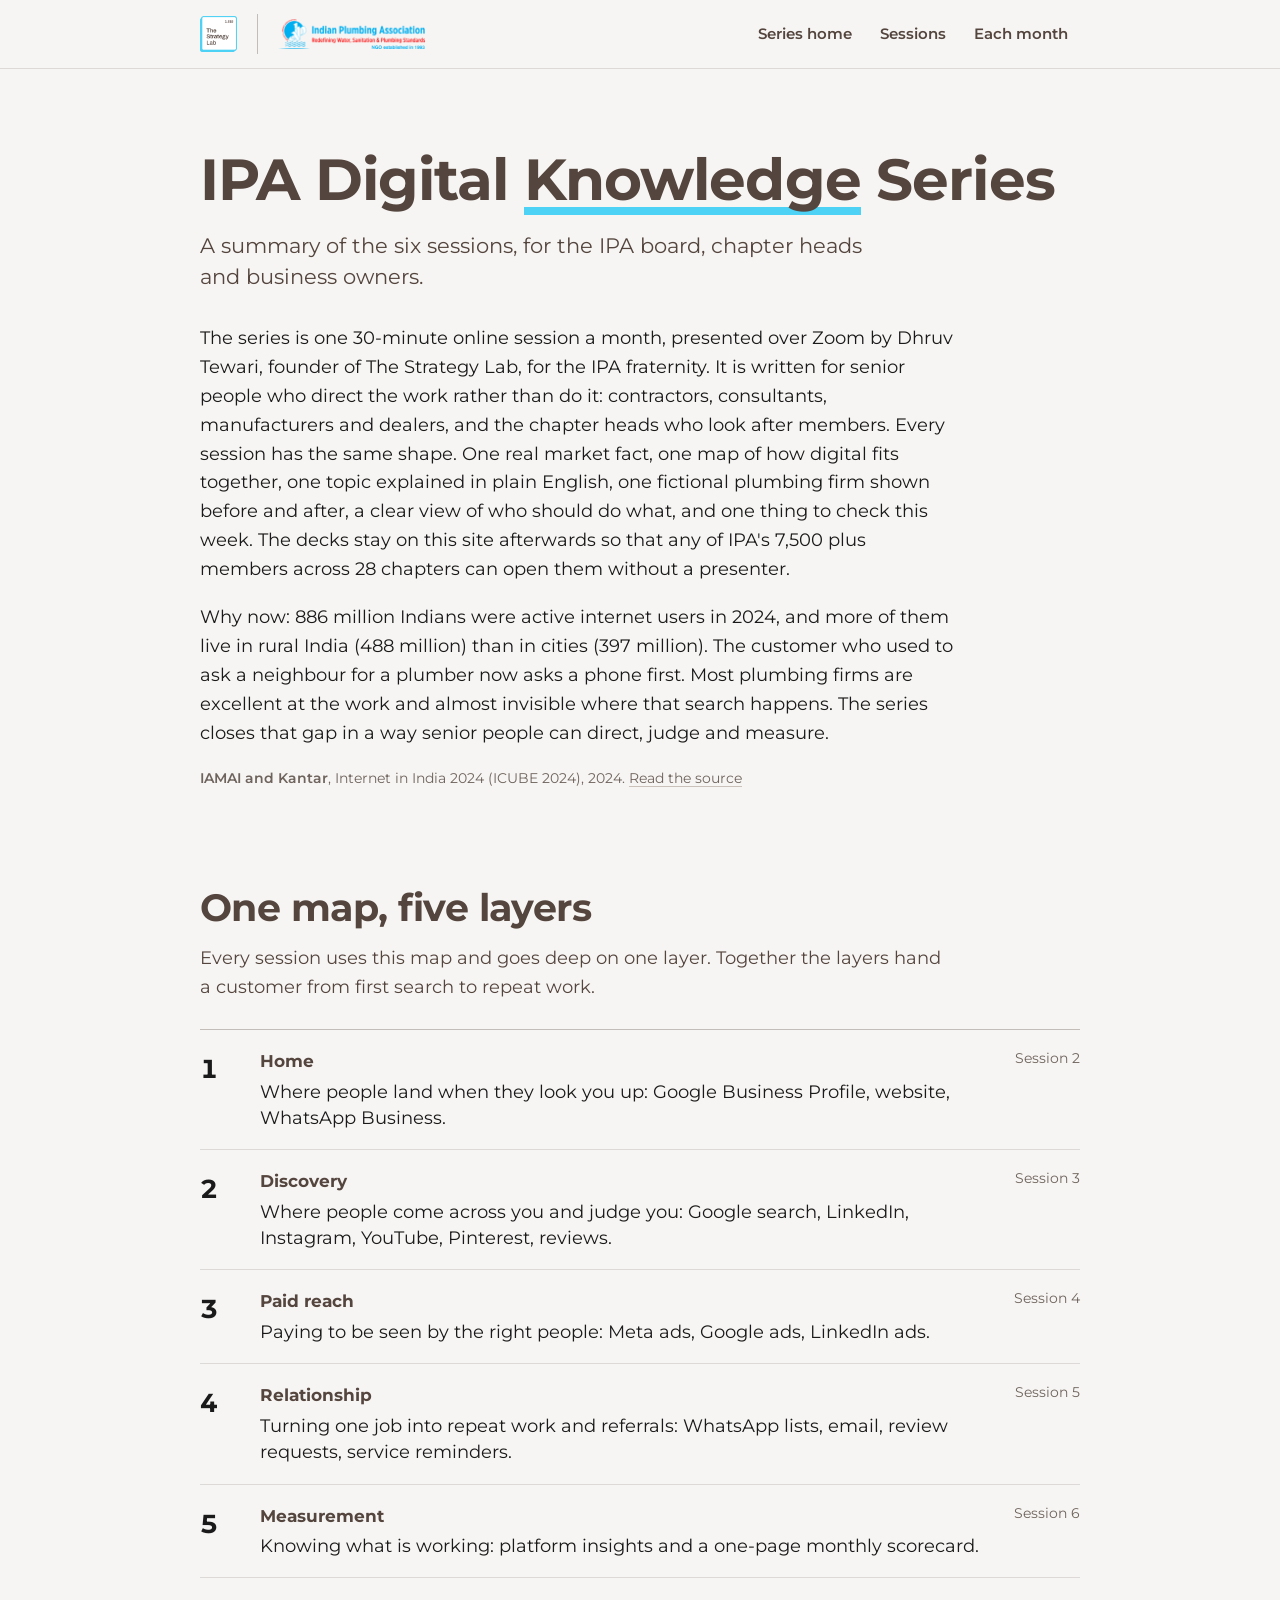
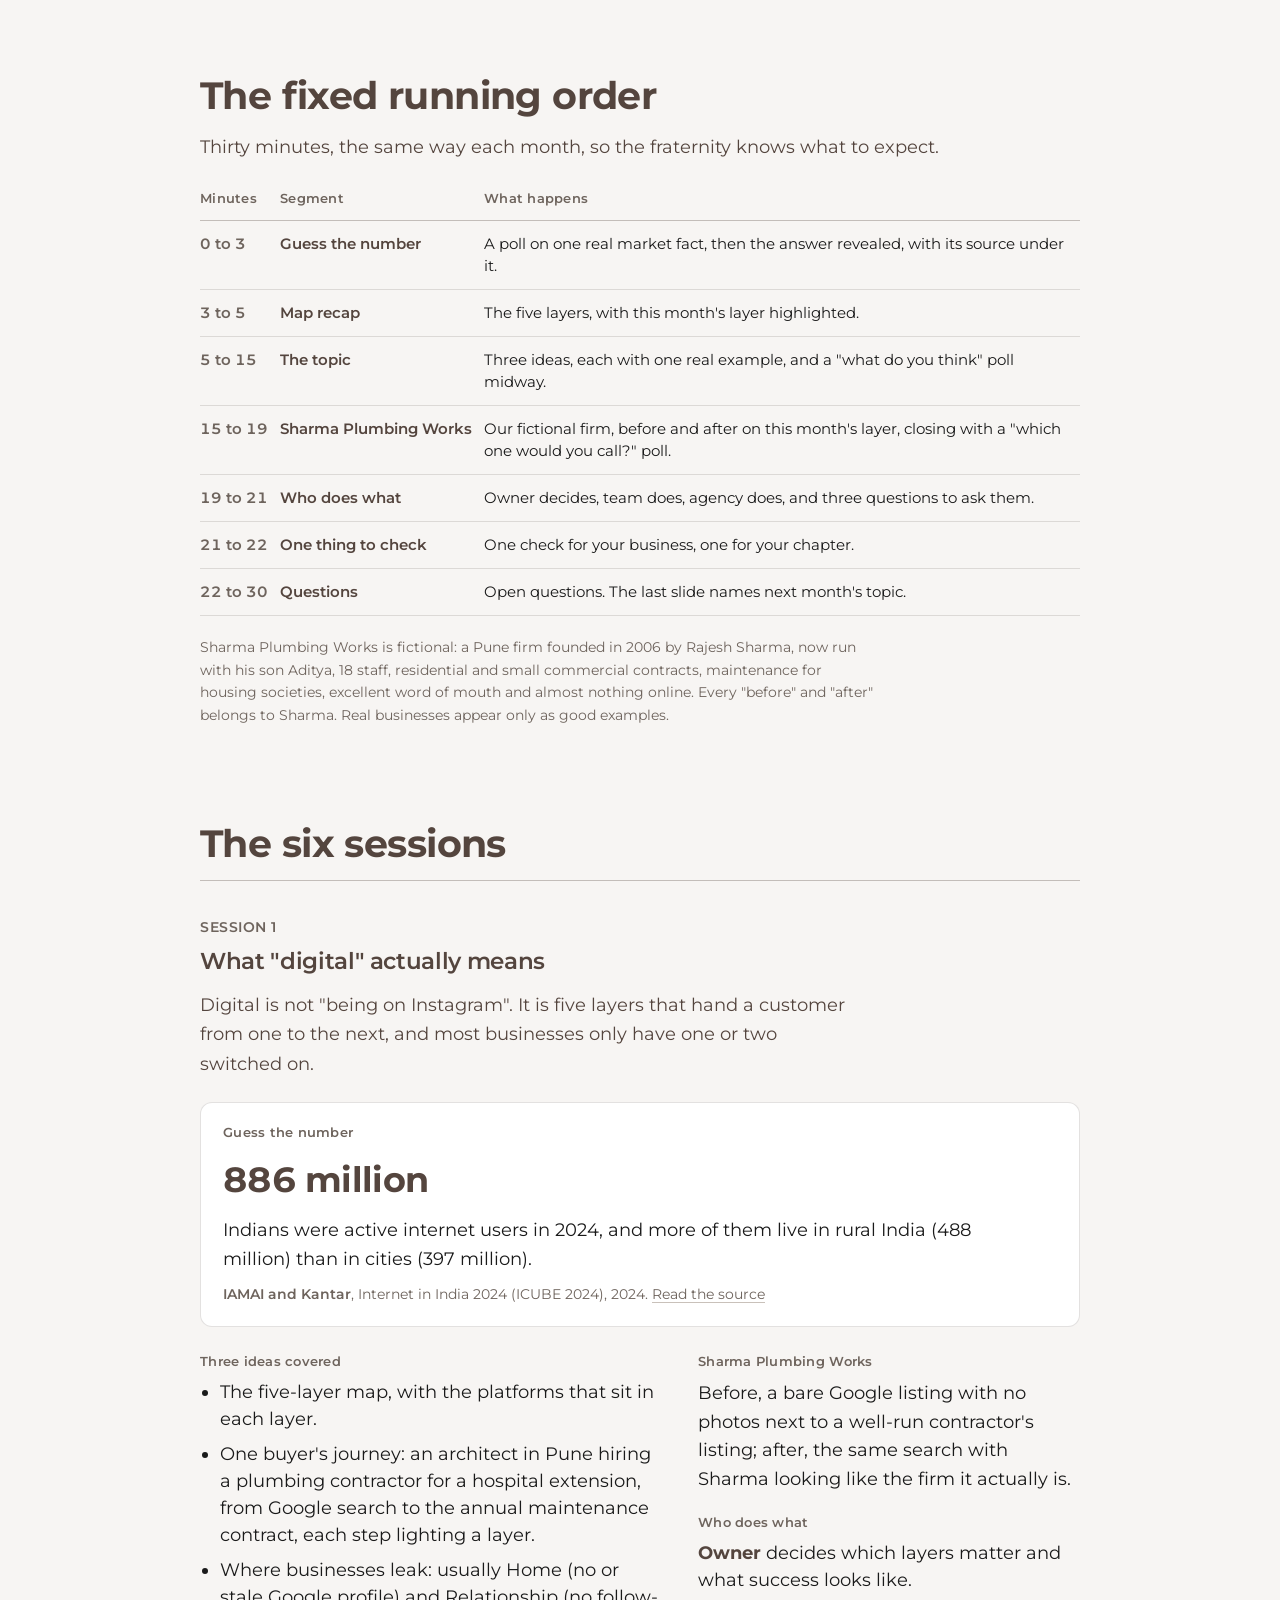
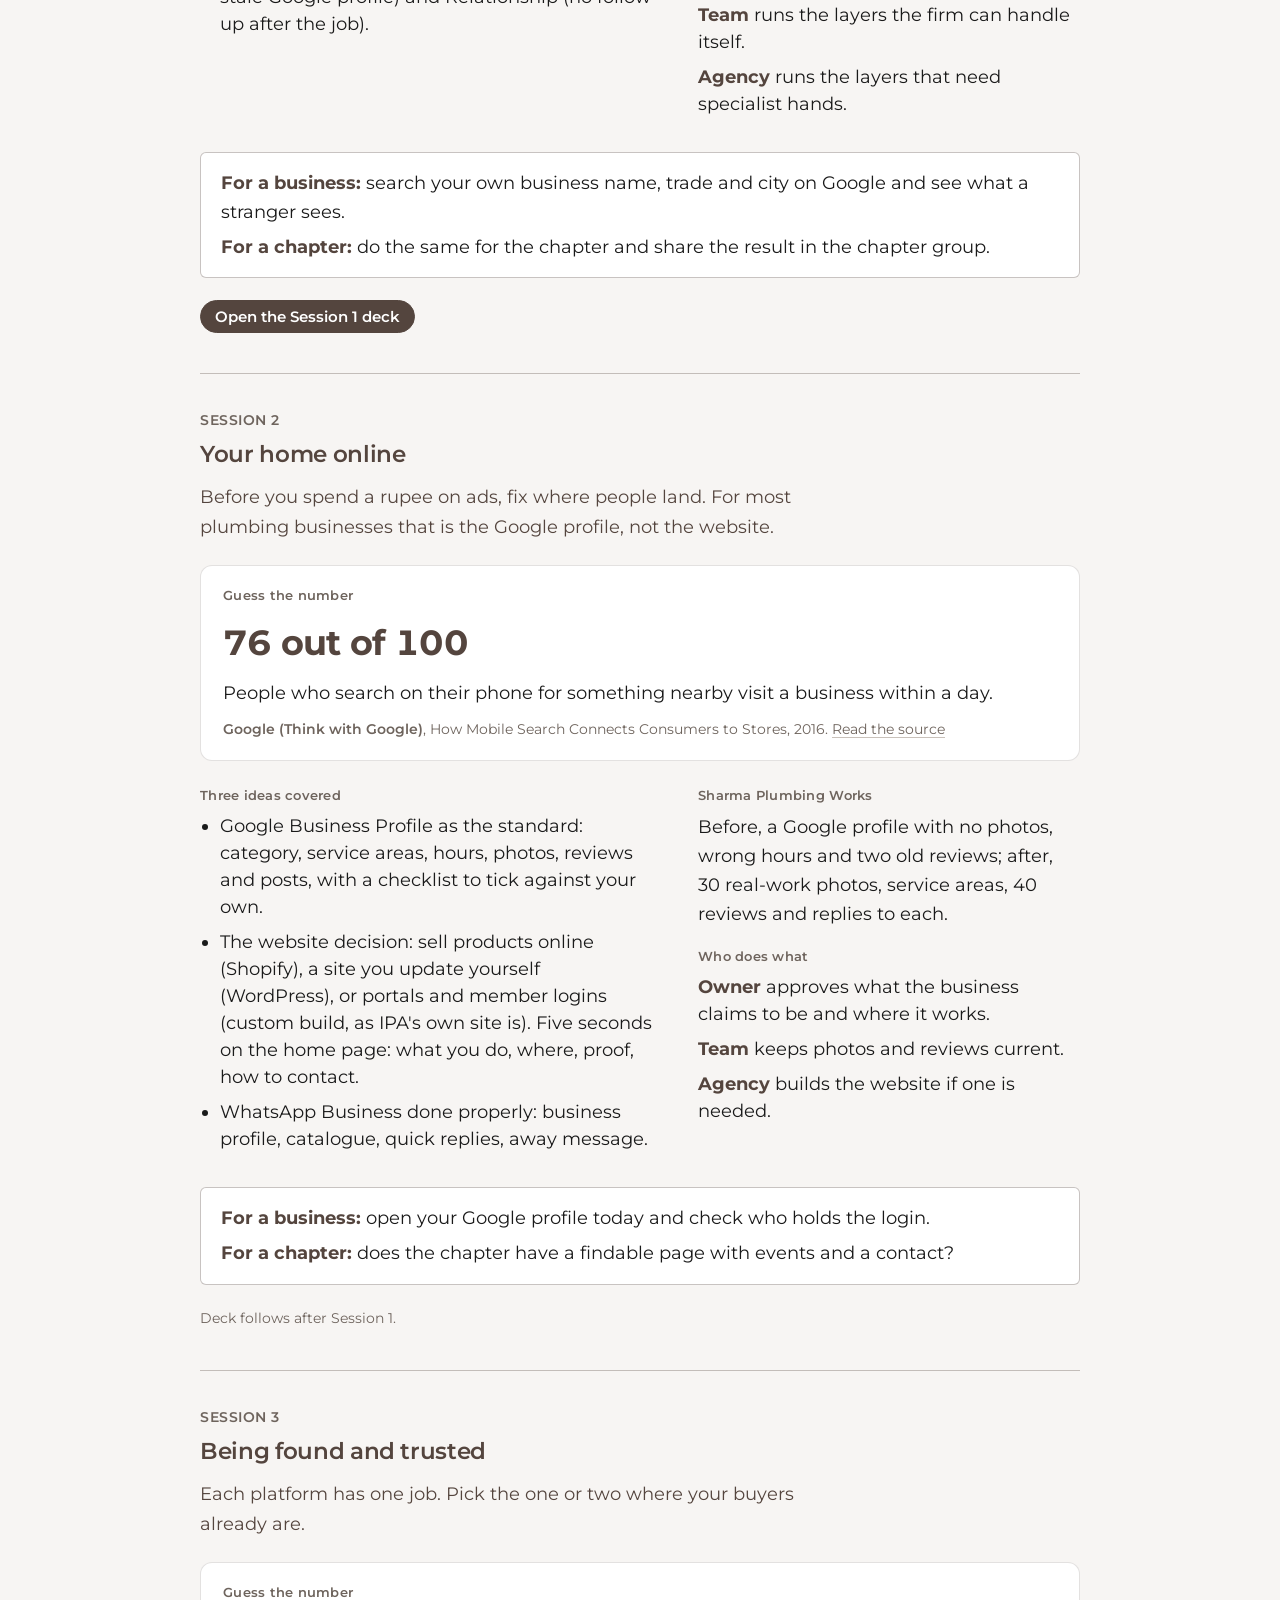
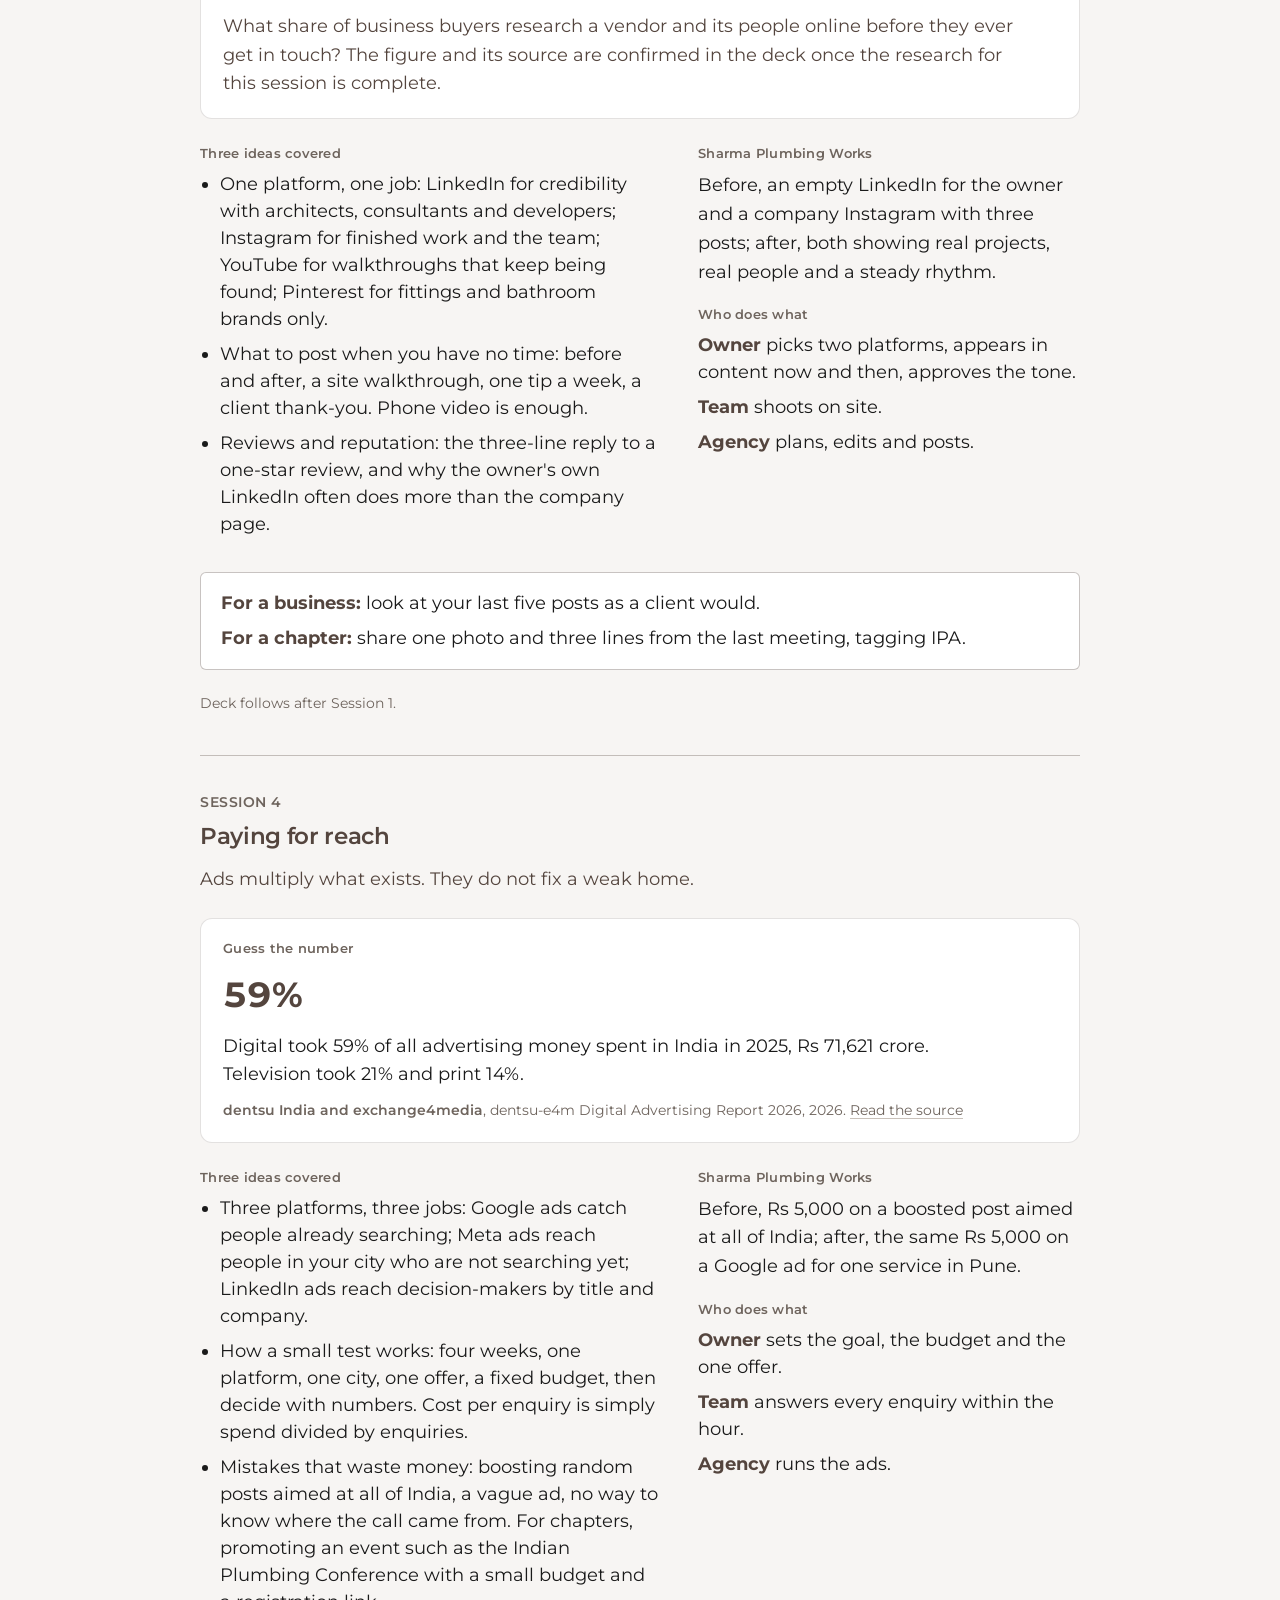
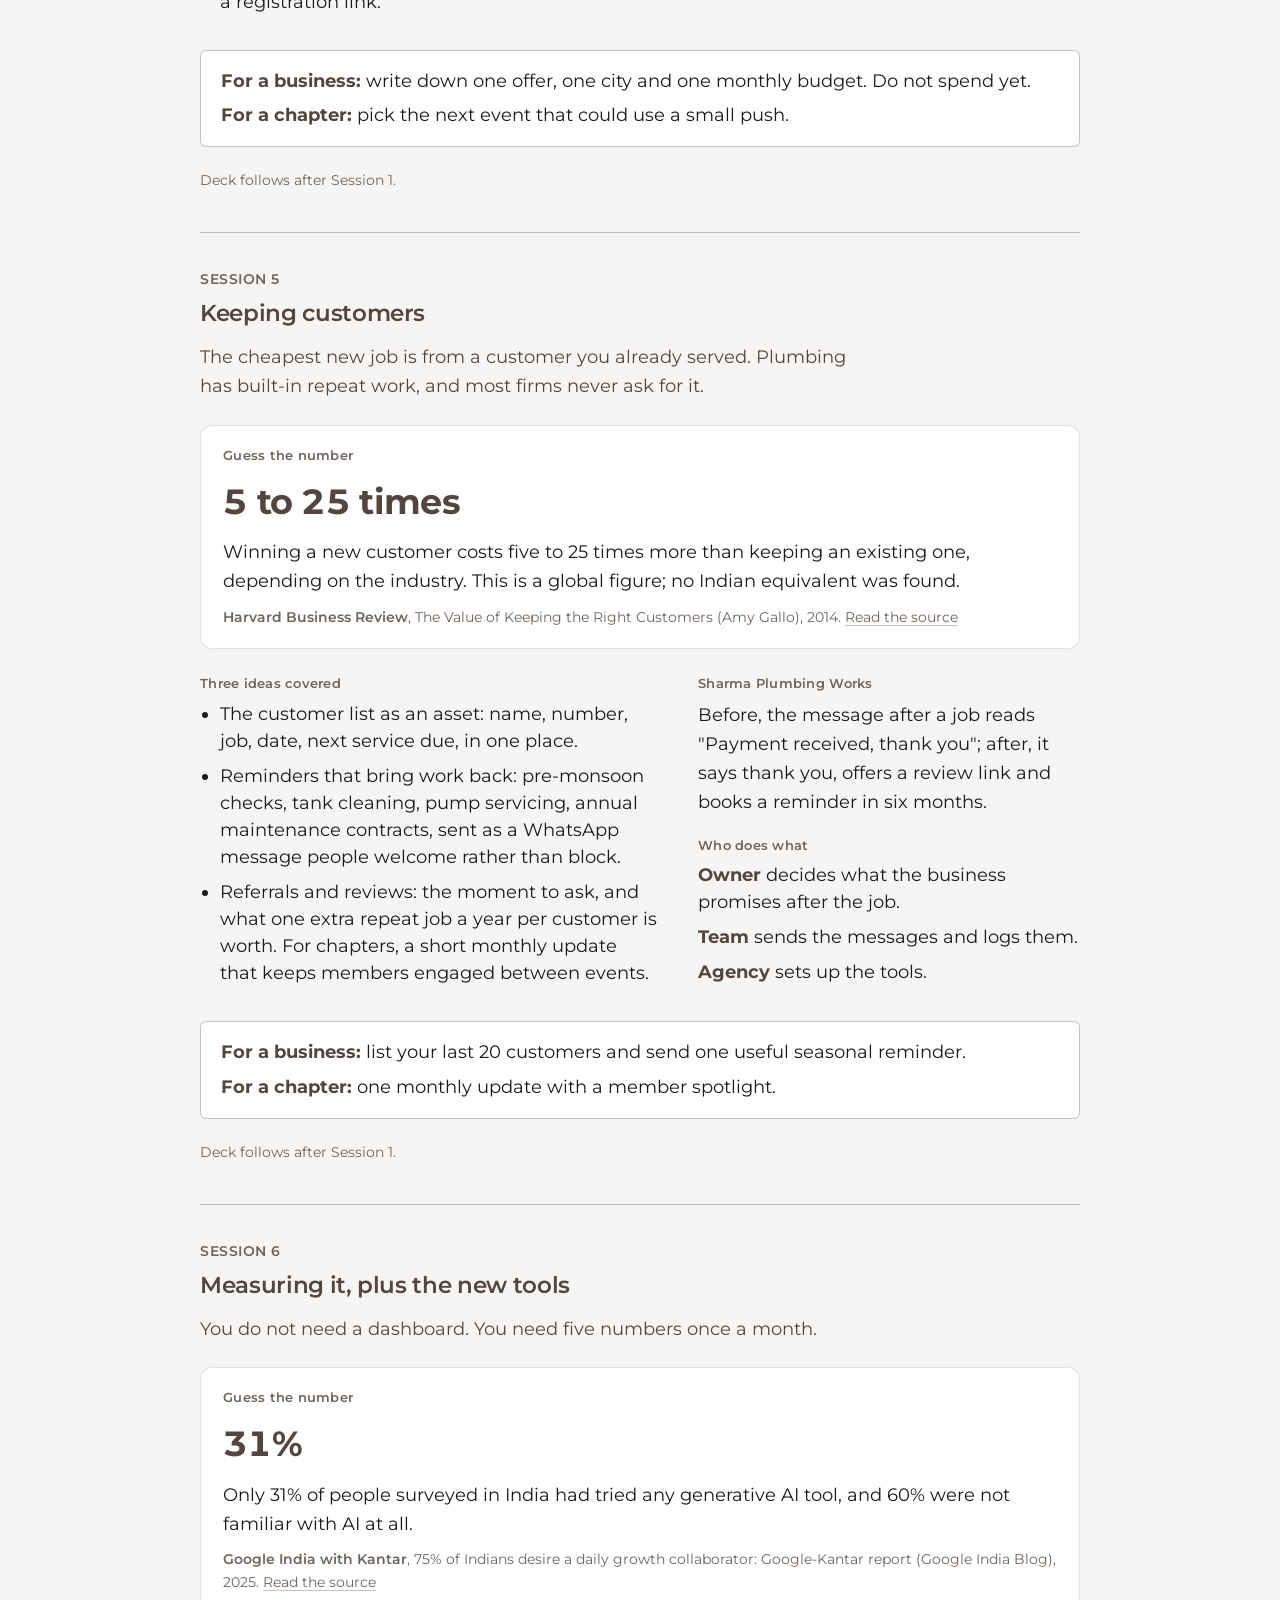
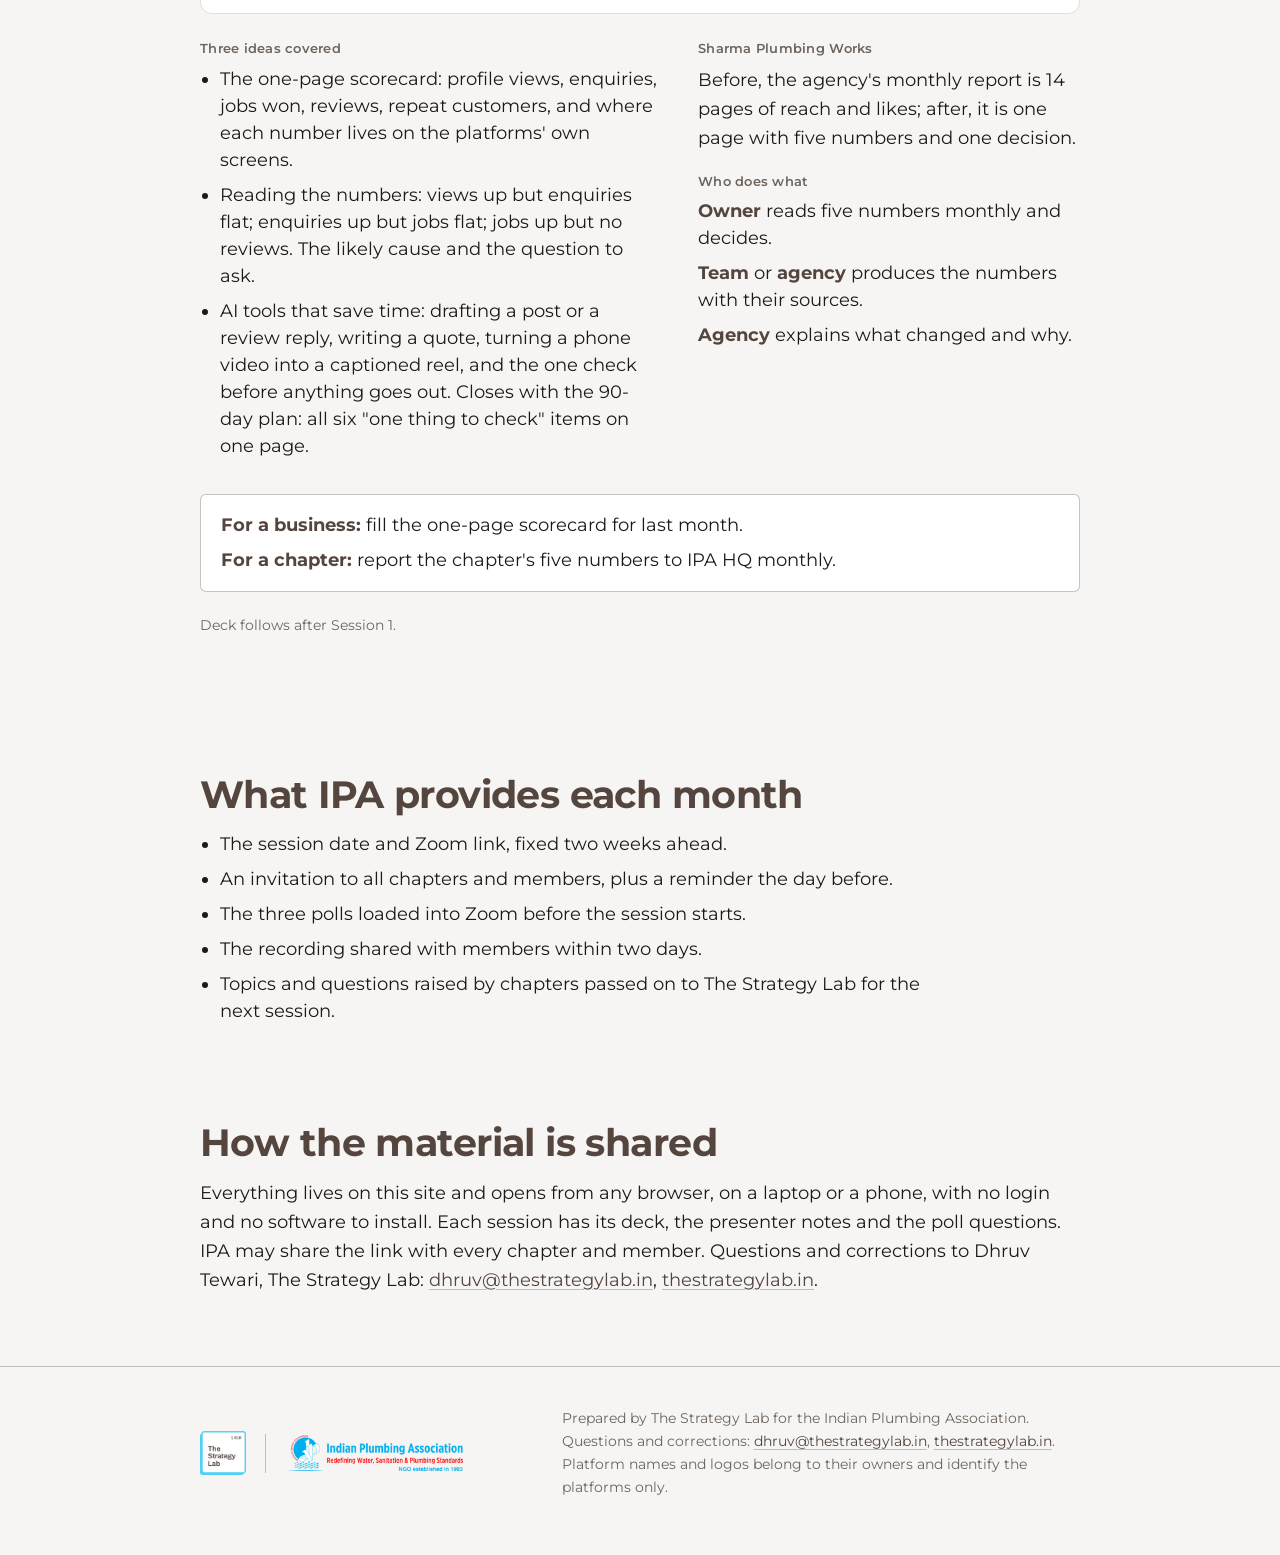
==== commit f171b22d: "Foundation: design audit fixes, brief updated with offline-mirror and energy direction Co-Authored-B" ====
--- a/summary/index.html
+++ b/summary/index.html
@@ -29,9 +29,8 @@
 <main class="wrap">
 
   <section class="intro">
-    <p class="kicker">Summary for the IPA board and chapter heads</p>
     <h1 class="h1">IPA Digital <span class="sig">Knowledge</span> Series</h1>
-    <p class="lede">Six sessions for board members, chapter heads and business owners</p>
+    <p class="lede">A summary of the six sessions, for the IPA board, chapter heads and business owners.</p>
     <div class="intro__text">
       <p>The series is one 30-minute online session a month, presented over Zoom by Dhruv Tewari, founder of The Strategy Lab, for the IPA fraternity. It is written for senior people who direct the work rather than do it: contractors, consultants, manufacturers and dealers, and the chapter heads who look after members. Every session has the same shape. One real market fact, one map of how digital fits together, one topic explained in plain English, one fictional plumbing firm shown before and after, a clear view of who should do what, and one thing to check this week. The decks stay on this site afterwards so that any of IPA's 7,500 plus members across 28 chapters can open them without a presenter.</p>
       <p>Why now: 886 million Indians were active internet users in 2024, and more of them live in rural India (488 million) than in cities (397 million). The customer who used to ask a neighbour for a plumber now asks a phone first. Most plumbing firms are excellent at the work and almost invisible where that search happens. The series closes that gap in a way senior people can direct, judge and measure.</p>
--- a/assets/css/base.css
+++ b/assets/css/base.css
@@ -19,7 +19,7 @@
   --brown: #54453E;
   --brown-2: #6B574F;          /* hover on brown */
   --brown-soft: #8C7B72;       /* muted brown for unlit map layers */
-  --grey: #756B64;             /* caption text: brand warm grey deepened so small text reaches 4.5:1 on paper */
+  --grey: #6E645D;             /* caption text: brand warm grey deepened to 5.2:1 on paper and 5.7:1 on white */
   --warm-grey: #9B9189;        /* the brand warm grey, for decoration and hairlines only */
   --grey-2: #C9C1BA;           /* rules */
   --line: rgba(84, 69, 62, 0.16);
@@ -89,8 +89,8 @@
 button { cursor: pointer; }
 a { color: var(--brown); text-decoration: underline; text-decoration-thickness: 1px; text-underline-offset: 0.18em; text-decoration-color: var(--line-strong); }
 a:hover { text-decoration-color: currentColor; }
-h1, h2, h3, h4 { font-weight: 700; color: var(--brown); line-height: 1.1; margin: 0; letter-spacing: -0.015em; text-wrap: balance; }
-h3, h4 { font-weight: 600; }
+h1, h2, h3, h4 { font-weight: 700; color: var(--brown); line-height: 1.15; margin: 0; letter-spacing: -0.015em; text-wrap: balance; }
+h3, h4 { font-weight: 600; line-height: 1.25; }
 p { margin: 0; }
 ul, ol { margin: 0; padding: 0; }
 figure { margin: 0; }
@@ -110,13 +110,14 @@
    1920x1080 stage. Component sizes below use em so they follow their
    container's font-size in both places.
    -------------------------------------------------------------------------- */
-.display { font-size: clamp(2.5rem, 6vw, 5.25rem); line-height: 0.98; letter-spacing: -0.025em; }
+.display { font-size: clamp(2.5rem, 6vw, 5.25rem); line-height: 1.02; letter-spacing: -0.025em; }
 .h1 { font-size: clamp(2.1rem, 4.5vw, 3.6rem); }
 .h2 { font-size: clamp(1.7rem, 3vw, 2.5rem); }
 .h3 { font-size: clamp(1.2rem, 1.8vw, 1.5rem); }
-.lede { font-size: clamp(1.15rem, 1.7vw, 1.45rem); line-height: 1.45; color: var(--brown); font-weight: 400; max-width: 34em; }
+.lede { font-size: 1.3rem; line-height: 1.5; color: var(--brown); font-weight: 400; max-width: 34em; }
+@media (max-width: 640px) { .lede { font-size: 1.15rem; } }
 .measure { max-width: 66ch; }
-.caption, .source { color: var(--grey); font-size: 0.78em; line-height: 1.4; }
+.caption, .source { color: var(--grey); font-size: 0.78em; line-height: 1.45; }
 .muted { color: var(--grey); }
 .ink { color: var(--ink); }
 .brown { color: var(--brown); }
@@ -185,7 +186,7 @@
   border: solid var(--brown); border-width: 0 2px 2px 0; transform: rotate(45deg);
 }
 .callout__title { font-weight: 700; color: var(--brown); font-size: 0.85em; letter-spacing: 0.02em; margin-bottom: 0.2em; }
-.callout__text { font-size: 1em; line-height: 1.45; }
+.callout__text { font-size: 1em; line-height: 1.5; }
 
 .two-up { display: grid; grid-template-columns: 1fr 1fr; gap: 2em; align-items: start; }
 .two-up--tight { gap: 1.25em; }
@@ -195,7 +196,7 @@
 
 .source { display: block; margin-top: 0.75em; color: var(--grey); }
 .source a { color: inherit; text-decoration-color: var(--grey-2); word-break: break-word; }
-.source__pub { font-weight: 600; color: var(--brown-soft); }
+.source__pub { font-weight: 600; color: var(--grey); }
 
 /* --------------------------------------------------------------------------
    6. Poll block
@@ -229,7 +230,7 @@
 .poll--revealed .poll__option.is-correct .poll__key { background: var(--brown); color: var(--white); border-color: var(--brown); }
 .poll__answer { padding-top: 0.5em; border-top: 1px solid var(--line); }
 .poll__figure { font-weight: 700; font-size: 2.6em; line-height: 1; letter-spacing: -0.03em; color: var(--brown); font-variant-numeric: tabular-nums; margin-bottom: 0.25em; }
-.poll__claim { font-size: 1em; line-height: 1.4; max-width: 30em; }
+.poll__claim { font-size: 1em; line-height: 1.45; max-width: 30em; }
 .poll--inline { grid-template-columns: 1fr 1fr; gap: 2em; }
 .poll--inline .poll__q { grid-column: 1 / -1; }
 .poll--inline .poll__answer { border-top: 0; padding-top: 0; }
@@ -314,7 +315,7 @@
 .plat__tag {
   position: absolute; top: 0.6em; right: 0.6em; z-index: 6;
   padding: 0.25em 0.6em; border-radius: 4px; background: rgba(26, 26, 26, 0.72); color: var(--white);
-  font-family: var(--font); font-size: 0.62em; font-weight: 600; letter-spacing: 0.05em; text-transform: uppercase; pointer-events: none;
+  font-family: var(--font); font-size: max(0.62em, 12px); font-weight: 600; letter-spacing: 0.05em; text-transform: uppercase; pointer-events: none;
 }
 .plat a { color: inherit; text-decoration: none; pointer-events: none; }
 .plat:has(> .gsr__searchbar) .plat__tag, .ba .plat__tag { top: auto; bottom: 0.6em; }
@@ -394,11 +395,11 @@
 .wa__chat { flex: 1; padding: 0.9em 0.8em; display: flex; flex-direction: column; gap: 0.45em; overflow: hidden;
   background-color: var(--wa-bg);
   background-image: radial-gradient(rgba(84, 69, 62, 0.06) 1px, transparent 1px); background-size: 14px 14px; }
-.wa__day { align-self: center; font-size: 0.68em; padding: 0.3em 0.8em; border-radius: 6px; background: rgba(255, 255, 255, 0.85); color: #54656F; margin-bottom: 0.3em; }
+.wa__day { align-self: center; font-size: max(0.68em, 12px); padding: 0.3em 0.8em; border-radius: 6px; background: rgba(255, 255, 255, 0.85); color: #54656F; margin-bottom: 0.3em; }
 .wa__msg { position: relative; max-width: 82%; padding: 0.45em 0.7em 0.35em; border-radius: 8px; background: var(--white); font-size: 0.86em; line-height: 1.4; color: #111B21; box-shadow: 0 1px 0.5px rgba(11, 20, 26, 0.13); white-space: pre-line; }
 .wa__msg--out { align-self: flex-end; background: var(--wa-out); border-top-right-radius: 2px; }
 .wa__msg--in { align-self: flex-start; border-top-left-radius: 2px; }
-.wa__meta { display: block; text-align: right; font-size: 0.72em; color: #667781; margin-top: 0.15em; }
+.wa__meta { display: block; text-align: right; font-size: max(0.72em, 12px); color: #667781; margin-top: 0.15em; }
 .wa__meta svg { width: 1.2em; height: 1.2em; vertical-align: -0.3em; margin-left: 0.15em; color: var(--wa-tick); }
 .wa__msg b { font-weight: 600; }
 .wa__link { color: #027EB5; text-decoration: underline; }
@@ -451,7 +452,7 @@
 .li__btn--primary { background: var(--li-blue); color: var(--white); }
 .li__btn--muted { border-color: var(--li-grey); color: var(--li-grey); }
 .li__section { padding: 0.8em 1.1em; border-top: 1px solid #E8E8E8; }
-.li__section h4 { font-family: inherit; color: inherit; font-size: 0.95em; font-weight: 600; margin-bottom: 0.3em; }
+.li__section h4, .li__section-h { font-family: inherit; color: inherit; font-size: 0.95em; font-weight: 600; line-height: 1.3; margin: 0 0 0.3em; }
 .li__section p { font-size: 0.85em; line-height: 1.45; }
 
 /* --------------------------------------------------------------------------
@@ -537,7 +538,7 @@
 .is-highlight .map__node { background: var(--cyan); border-color: var(--cyan); transform: scale(1.25); }
 .map__n { display: block; margin-top: 0.9em; font-size: 3.4em; font-weight: 300; line-height: 1; color: var(--brown); letter-spacing: -0.03em; font-variant-numeric: tabular-nums; transition: color var(--t-base); }
 .map__name { display: block; margin-top: 0.35em; font-size: 1.3em; font-weight: 600; color: var(--brown); line-height: 1.15; letter-spacing: -0.01em; transition: color var(--t-base); }
-.map__meaning { display: block; margin-top: 0.4em; font-size: 0.95em; line-height: 1.4; color: var(--ink); max-width: 15em; transition: color var(--t-base); }
+.map__meaning { display: block; margin-top: 0.4em; font-size: 0.95em; line-height: 1.5; color: var(--ink); max-width: 15em; transition: color var(--t-base); }
 .map__session { display: block; margin-top: 0.7em; font-size: 0.8em; font-weight: 600; color: var(--grey); letter-spacing: 0.01em; }
 .map__layer:not(.is-lit) .map__n, .map__layer:not(.is-lit) .map__name { color: var(--brown-soft); }
 .map__layer:not(.is-lit) .map__meaning { color: var(--grey); }
@@ -554,9 +555,9 @@
   padding: 1.5em 1.75em; background: var(--white); border: 1px solid var(--line); border-radius: var(--r-md); box-shadow: var(--shadow-1); margin-bottom: 0.5em;
 }
 .map__detail-h { font-weight: 700; color: var(--brown); font-size: 1.15em; line-height: 1.2; }
-.map__detail-p { margin-top: 0.4em; font-size: 0.95em; line-height: 1.45; color: var(--ink); }
+.map__detail-p { margin-top: 0.4em; font-size: 0.95em; line-height: 1.5; color: var(--ink); }
 .map__platforms { list-style: none; display: flex; flex-wrap: wrap; gap: 0.9em 1.75em; align-content: start; }
-.map__platform { display: flex; align-items: center; gap: 0.7em; font-size: 0.95em; font-weight: 500; color: var(--ink); line-height: 1.25; }
+.map__platform { display: flex; align-items: center; gap: 0.7em; font-size: 0.95em; font-weight: 500; color: var(--ink); line-height: 1.35; }
 .map__platforms--inline { flex-direction: column; align-items: flex-start; gap: 0.55em; margin-top: 1em; }
 .map__platforms--inline .map__platform { font-size: 0.9em; }
 .map__platforms--inline .logo-tile { font-size: 0.85em; }
--- a/summary/summary.css
+++ b/summary/summary.css
@@ -11,16 +11,15 @@
 
 main { padding: clamp(40px, 6vw, 80px) 0 clamp(40px, 6vw, 72px); }
 
-.kicker { font-size: 0.85rem; font-weight: 600; letter-spacing: 0.04em; text-transform: uppercase; color: var(--warm-grey); margin: 0 0 18px; }
 .intro .h1 { margin-bottom: 18px; }
 .intro .lede { margin: 0 0 32px; }
-.intro__text p { margin: 0 0 1.1em; max-width: 42em; line-height: 1.55; }
+.intro__text p { margin: 0 0 1.1em; max-width: 42em; line-height: 1.6; }
 .intro__text .source { margin-top: 0; }
 
 .block { margin-top: clamp(56px, 8vw, 96px); }
 .block .h2 { margin-bottom: 14px; }
 .block__intro { margin: 0 0 28px; max-width: 42em; color: var(--brown); }
-.block p { line-height: 1.55; }
+.block p { line-height: 1.6; }
 
 .layers { list-style: none; margin: 0; padding: 0; border-top: 1px solid var(--line-strong); }
 .layer { display: grid; grid-template-columns: 44px 1fr; gap: 16px; padding: 18px 0; border-bottom: 1px solid var(--line); align-items: start; }
@@ -33,14 +32,14 @@
 .order { width: 100%; border-collapse: collapse; font-size: 0.95rem; }
 .order th { text-align: left; font-weight: 600; color: var(--grey); font-size: 0.8rem; letter-spacing: 0.02em; padding: 0 12px 10px 0; border-bottom: 1px solid var(--line-strong); }
 .order td { padding: 12px 12px 12px 0; border-bottom: 1px solid var(--line); vertical-align: top; line-height: 1.45; }
-.order td:first-child { white-space: nowrap; font-variant-numeric: tabular-nums; color: var(--brown-soft); font-weight: 600; }
+.order td:first-child { white-space: nowrap; font-variant-numeric: tabular-nums; color: var(--grey); font-weight: 600; }
 .order td:nth-child(2) { font-weight: 600; color: var(--brown); white-space: nowrap; }
 .block .caption { margin-top: 20px; max-width: 48em; }
 
 .session { padding: 36px 0 40px; border-top: 1px solid var(--line-strong); }
 .session:first-of-type { margin-top: 12px; }
 .session__head { margin-bottom: 14px; }
-.session__n { display: block; font-size: 0.85rem; font-weight: 600; letter-spacing: 0.04em; text-transform: uppercase; color: var(--warm-grey); margin-bottom: 8px; }
+.session__n { display: block; font-size: 0.85rem; font-weight: 600; letter-spacing: 0.04em; text-transform: uppercase; color: var(--grey); margin-bottom: 8px; }
 .session__idea { font-size: 1.15rem; line-height: 1.45; color: var(--brown); max-width: 36em; margin: 0 0 24px; }
 
 .fact { background: var(--white); border: 1px solid var(--line); border-radius: var(--r-md); padding: 20px 22px; margin-bottom: 26px; }
@@ -52,7 +51,7 @@
 .fact .source { margin-top: 10px; }
 
 .session__grid { display: grid; grid-template-columns: 1.2fr 1fr; gap: 28px 40px; }
-.session__grid h4 { font-size: 0.8rem; font-weight: 600; color: var(--grey); letter-spacing: 0.02em; margin: 0 0 8px; }
+.session__grid h4 { font-size: 0.8rem; font-weight: 600; color: var(--grey); letter-spacing: 0.02em; line-height: 1.4; margin: 0 0 8px; }
 .session__grid h4 + ul, .session__grid h4 + p { margin-top: 0; }
 .session__grid p + h4, .session__grid ul + h4 { margin-top: 20px; }
 .session__grid ul { margin: 0; padding-left: 1.1em; }
@@ -62,7 +61,7 @@
 .wdw-list li { padding-left: 0; }
 .wdw-list b { color: var(--brown); }
 
-.check { margin-top: 26px; padding: 16px 20px; border-left: 3px solid var(--brown); background: var(--white); border-radius: 0 var(--r-sm) var(--r-sm) 0; }
+.check { margin-top: 26px; padding: 16px 20px; border: 1px solid var(--line-strong); background: var(--white); border-radius: var(--r-sm); }
 .check p { margin: 0 0 6px; }
 .check p:last-child { margin-bottom: 0; }
 .check b { color: var(--brown); }
@@ -81,8 +80,11 @@
 .site-foot .lockup__ipa { height: 36px; }
 
 @media (max-width: 640px) {
-  .site-head .wrap { min-height: 60px; }
+  .site-head .wrap { flex-wrap: wrap; padding: 10px 0 6px; min-height: 0; }
+  .site-head nav { margin-left: -8px; justify-content: flex-start; }
   .site-head nav a { padding: 6px 8px; font-size: 14px; }
+  .site-head .lockup { gap: 10px; }
+  .site-head .lockup__ipa { height: 26px; }
   .session__grid { grid-template-columns: 1fr; gap: 24px; }
   .layer div { grid-template-columns: 1fr; }
   .layer em { grid-column: 1; grid-row: auto; }
